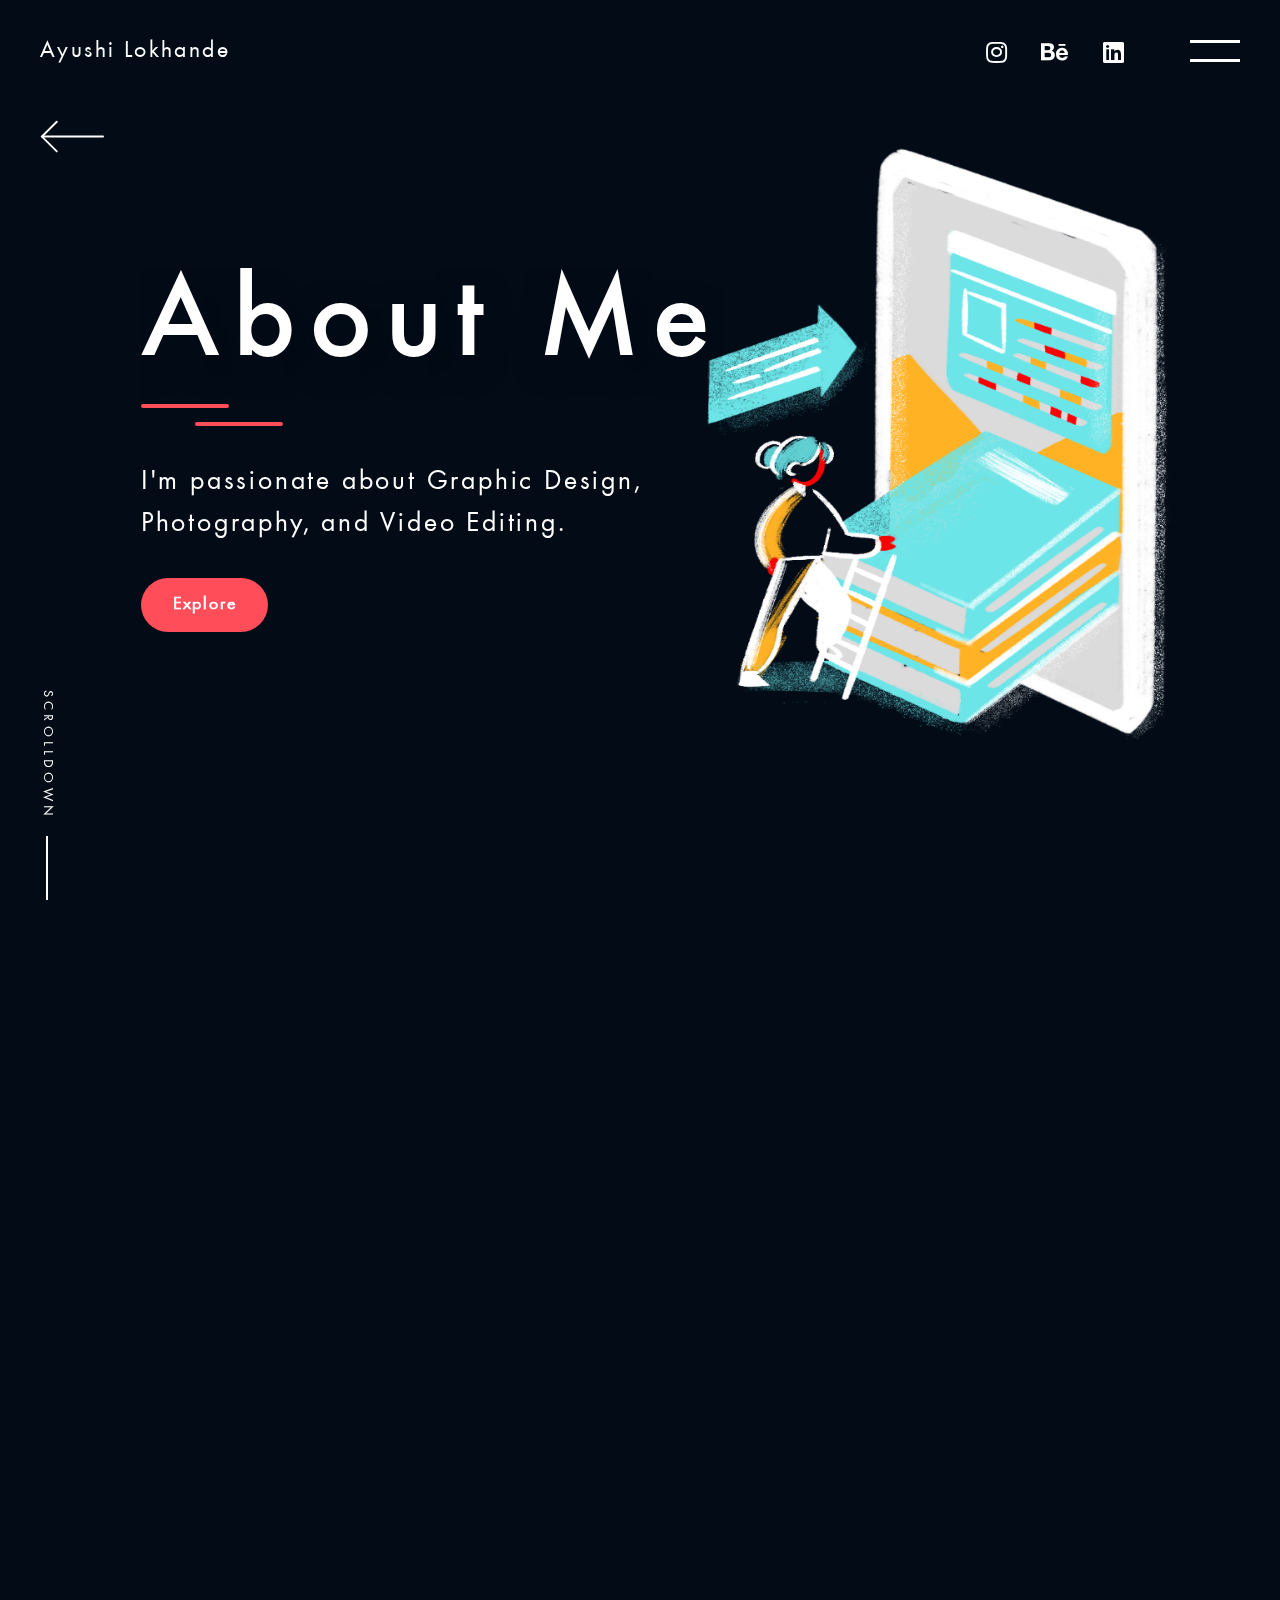
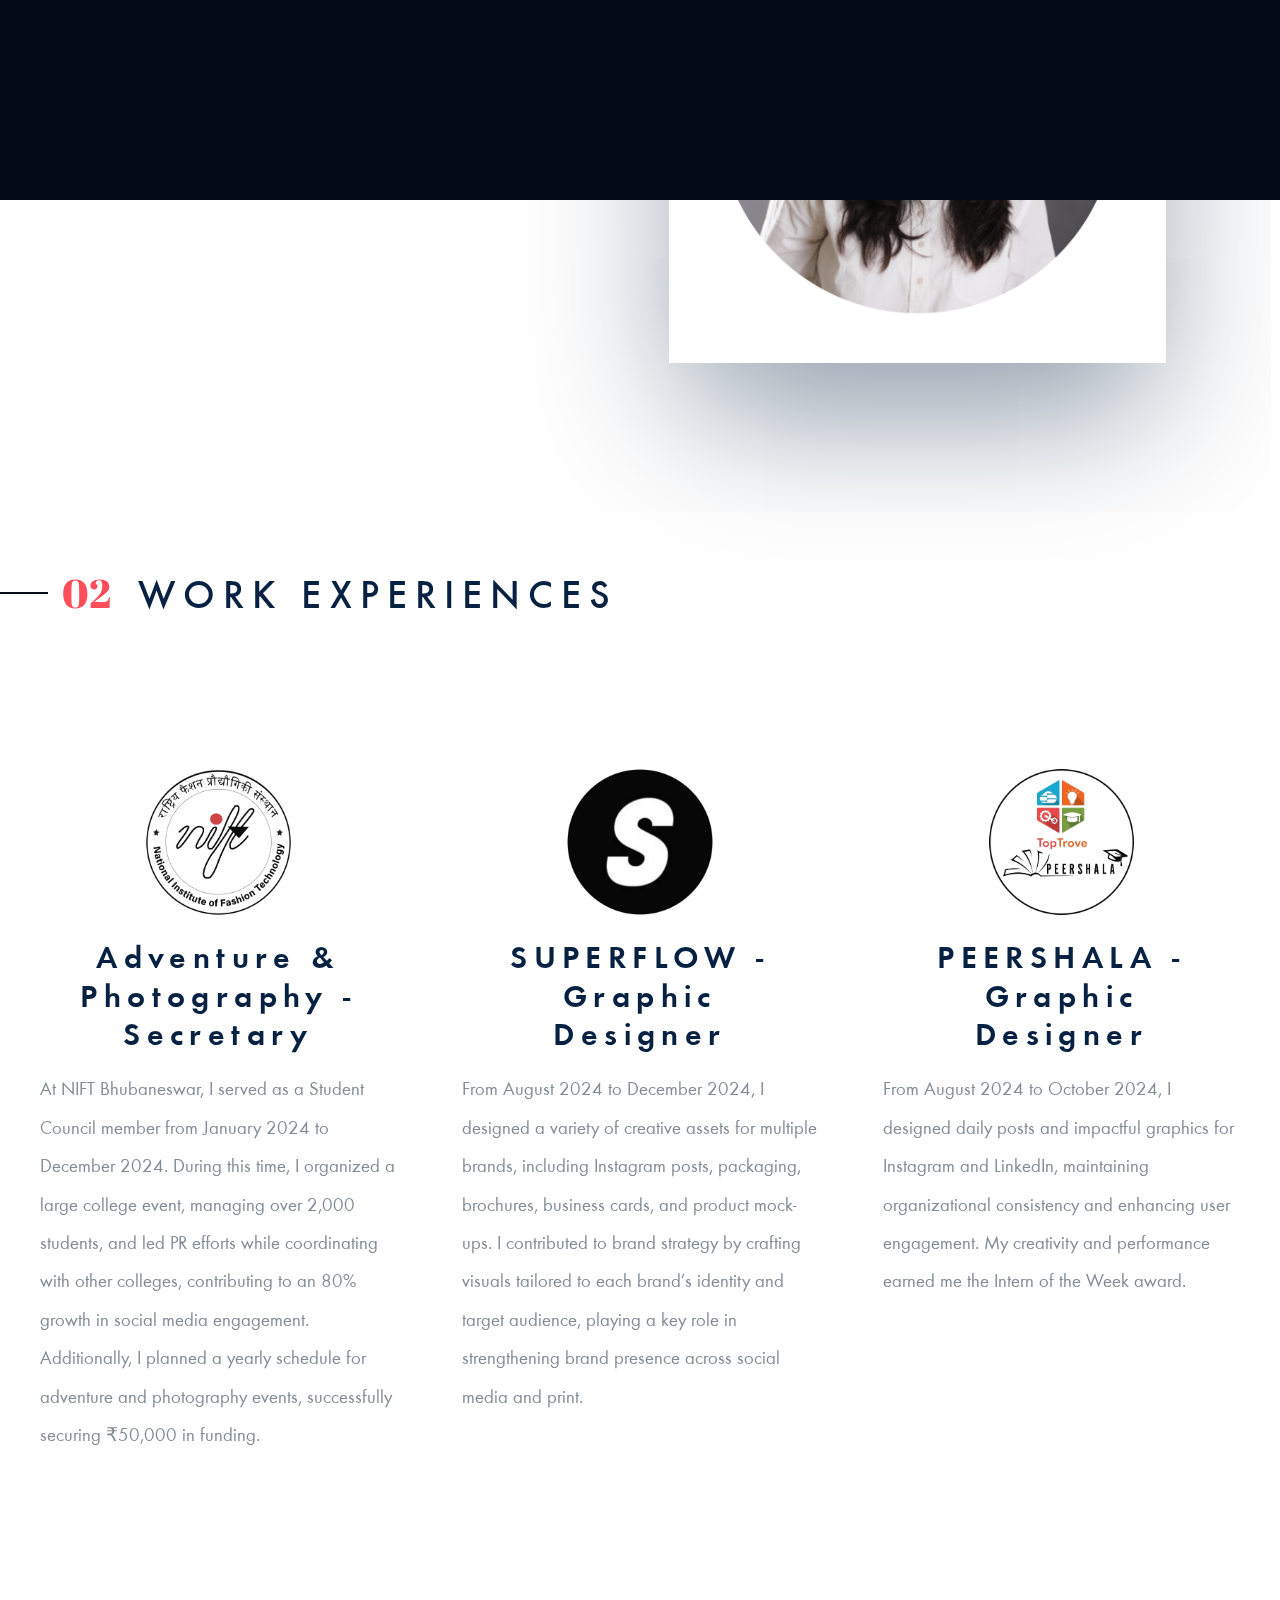
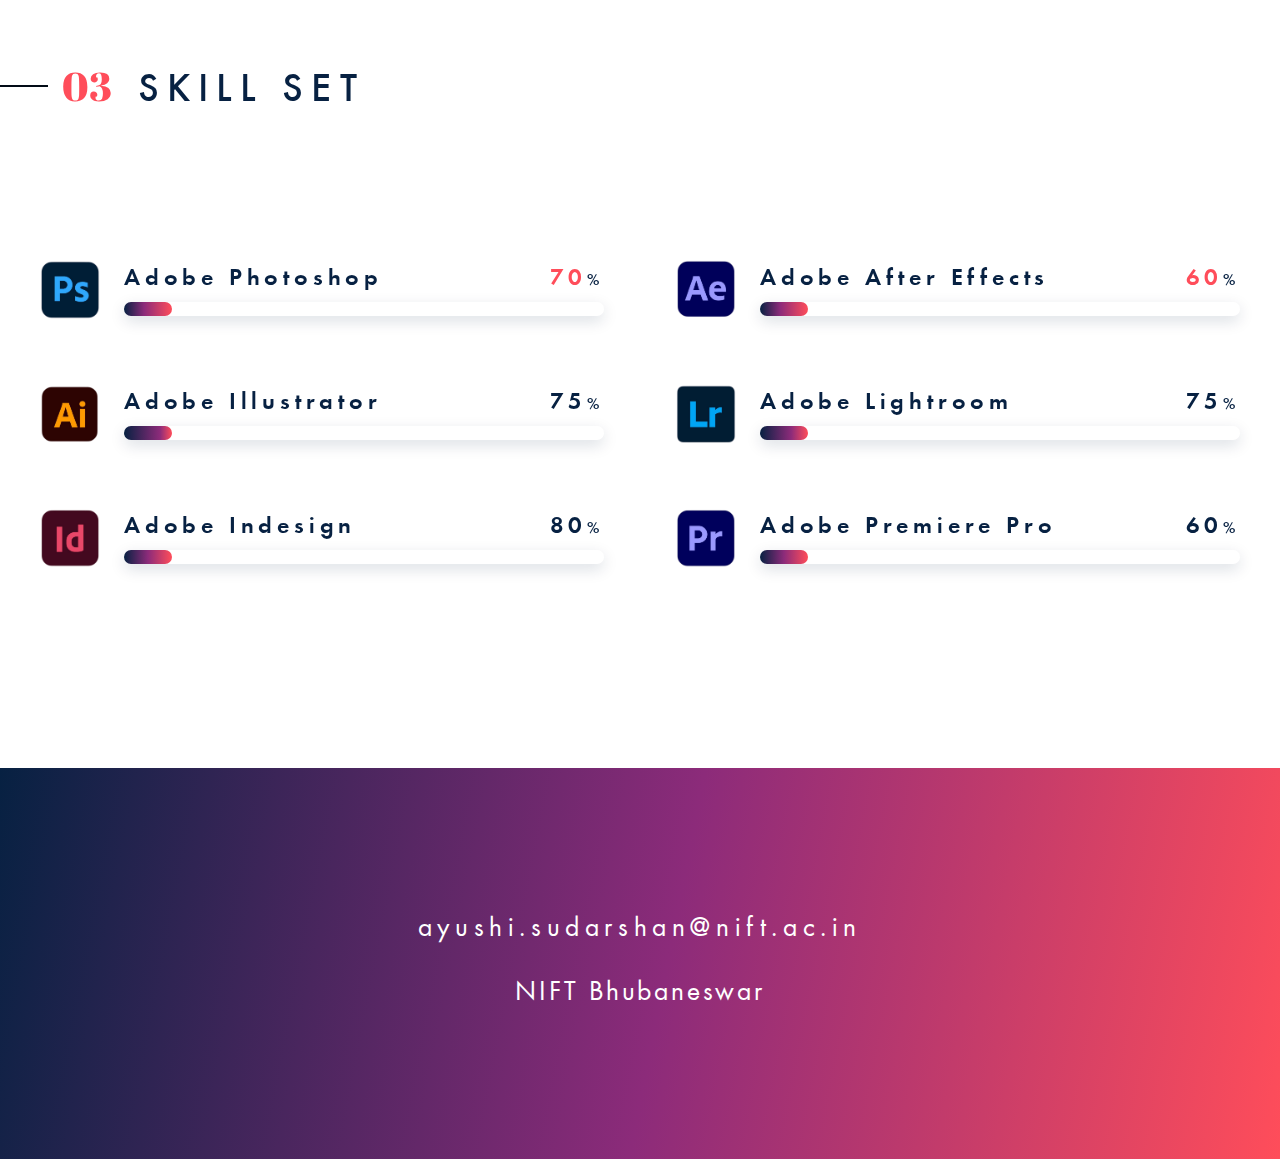
==== about.html @ b532607b "add portfolio files" ====
<!DOCTYPE html>
<html lang="en" >

  <head>
    <meta charset = "UTF-8">
    <meta name = "viewport" content = "width=device-width, initial-scale=1.0">
    <meta http-equiv = "X-UA-Compatible" content = "ie=edge">
    <meta property = "og:type" content = "website">
    <meta property = "og:description" content = "Ayushi website / Visual Creator / NIFT Undergraduate">
    <meta property = "og:image" content = "images/ogp.png">
    <meta name = "twitter:card" content = "summary_large_image">
    <meta name = "instagram:site" content = "@shutterbug_ayushi">
    <meta property = "og:site_name" content = "Ayushi PORTFOLIO">
    <meta property = "og:locale" content = "en_US">
    <link rel = "stylesheet" href = "css/css1.css">
    <link rel = "stylesheet" href = "css/css2.css">
    <link rel = "stylesheet" href = "https://use.fontawesome.com/releases/v5.0.6/css/all.css">
    <link rel = "stylesheet" href = "https://fonts.googleapis.com/css?family=Abril+Fatface">
    <link rel = "shortcut icon" href = "#">
    <link rel = "apple-touch-icon" href = "./apple-touch-icon.png">
    <link rel="icon" href="images/icon.ico" />
    <meta property = "og:title" content = "Ayushi PORTFOLIO">
    <title> Ayushi Lokhande </title> 
    <!-- Global site tag (gtag.js) - Google Analytics -->
    
  </head>


  <body>
    <header><a class="name" href="index.html">Ayushi Lokhande</a>
      <div class="wrap">
       <div class="icons">
        <a href="https://www.instagram.com/shutterbug_ayushi?igsh=MWZha2FrNjBmOTk0Zw%3D%3D&utm_source=qr" target="_blank"><i class="fab fa-instagram"></i></a>
        <a href="https://www.behance.net/ayushilokhande1" target="_blank"><i class="fab fa-behance"></i></a>
        <a href="https://www.linkedin.com/in/ayushi-lokhande-009100279/" target="_blank"><i class="fab fa-linkedin"></i></a>
        </div>
        <div class="menuIcon js-menuBtn"></div>
      </div>
      <nav class="global-nav">
        <ul class="global-nav__list">
          <li><a href="index.html">HOME</a></li>
          <li><a href="about.html">ABOUT ME</a></li>
          <li><a href="https://www.behance.net/ayushilokhande1">PROJECTS</a></li>
          <li><a class="js-contact" href="contact.html">CONTACT</a></li>
          <li class="global-nav__sns">
            <a href="https://www.instagram.com/shutterbug_ayushi?igsh=MWZha2FrNjBmOTk0Zw%3D%3D&utm_source=qr" target="_blank"><i class="fab fa-instagram"></i></a>
            <a href="https://www.behance.net/ayushilokhande1" target="_blank"><i class="fab fa-behance"></i></a>
            <a href="https://www.linkedin.com/in/ayushi-lokhande-009100279/" target="_blank"><i class="fab fa-linkedin"></i></a>
          </li>
        </ul>
      </nav>
      <div class="curtain"></div>
      <div class="loader"></div>
    </header>
    <main id="barba-wrapper">
      <div class="barba-container" data-namespace="underlayer">
        <div class="page-top">
          <div class="page-top__inner"><a class="back-arrow" href="./index.html#about"><svg xmlns="http://www.w3.org/2000/svg" width="100%" height="34" viewBox="0 0 67 34"><g fill="none" fill-rule="evenodd" stroke="#FFF" stroke-linecap="round" transform="translate(2 1)"><path stroke-width="2" d="M0,15.5533333 L64,15.5533333"/><polyline stroke-width="2" points="15.556 0 0 15.556 15.556 31.111"/></g></svg></a>
            <p class="scrollDown">SCROLLDOWN</p>
            <div class="title">
              <h2 class="title__text">About Me</h2>
              <div class="border js-toRight"><span></span><span></span></div>
              <p class="title__lead">I'm passionate about Graphic Design,<br>Photography, and Video Editing.</p>
              <div class="btn-wrap"><a class="btn" href="index.html">Explore</a></div>
            </div>
            <div class="image image__about"></div>
            <div class="image__about"></div>
          </div>
        </div>
        <section class="wrapper">
          <div class="who container">
            <div class="text text--top">
              <p class="heading-num">01</p>
              <div class="text__wrap text__wrap--top content">
                <h2 class="heading heading--top">MEET</h2>
                <div class="who__wrap">
                  <div class="who__name">
                    <h3 class="who__jp">AYUSHI LOKHANDE</h3>
                  </div>
                  <p class="who__text" style="font-size:1.3em;">
                    I am completing my Bachelor's degree at NIFT Bhubaneswar and seeking industry experience to apply my creative and analytical skills. Proficient in Adobe Creative Suite, I specialize in user-friendly design, typography, and color theory. I am eager to create impactful work and explore new opportunities. </p>
                  <div class="who__image"><img src="images/photo.png" alt="SACHIN CHOPRA"></div>
                </div>
              </div>
            </div>
          </div>
          <div class="passion container">
            <div class="text">
              <p class="heading-num">02</p>
              <div class="text__wrap content">
                <h2 class="heading">WORK EXPERIENCES</h2>
              </div>
            </div>
            <div class="content content--mlarge">
              <ul class="passion__list">
                <li class="passion__item">
                  <div class="passion__image"><img src="images/3.png" alt="CODING"></div>
                  <h3 class="sub-title"> Adventure & <br> Photography - <br> Secretary </h3>
                  <p class="passion__text" style="font-size:1.2em;">At NIFT Bhubaneswar, I served as a Student Council member from January 2024 to December 2024. During this time, I organized a large college event, managing over 2,000 students, and led PR efforts while coordinating with other colleges, contributing to an 80% growth in social media engagement. Additionally, I planned a yearly schedule for adventure and photography events, successfully securing ₹50,000 in funding.</p>
                </li>
                <li class="passion__item">
                  <div class="passion__image"><img src="images/4.png" alt="MUSIC"></div>
                  <h3 class="sub-title"> SUPERFLOW - <br> Graphic <br> Designer </h3>
                  <p class="passion__text" style="font-size:1.2em;">From August 2024 to December 2024, I designed a variety of creative assets for multiple brands, including Instagram posts, packaging, brochures, business cards, and product mock-ups. I contributed to brand strategy by crafting visuals tailored to each brand’s identity and target audience, playing a key role in strengthening brand presence across social media and print.</p>
                </li>
                <li class="passion__item">
                  <div class="passion__image"><img src="images/2.png" alt="SLEEPING"></div>
                  <h3 class="sub-title"> PEERSHALA - <br> Graphic <br> Designer </h3>
                  <p class="passion__text" style="font-size:1.2em;">From August 2024 to October 2024, I designed daily posts and impactful graphics for Instagram and LinkedIn, maintaining organizational consistency and enhancing user engagement. My creativity and performance earned me the Intern of the Week award.</p>
                </li>
              </ul>
            </div>
          </div>
          <div class="skill-set container">
            <div class="text">
              <p class="heading-num">03</p>
              <div class="text__wrap content">
                <h2 class="heading">SKILL SET</h2>
              </div>
            </div>
            <div class="content content--mlarge skill-set__flex">
              <ul class="skill-set__list">
                <li class="skill-set__item">
                  <div class="skill-set__icon"><img src="images/logo6 (2).png" alt="JS"></div>
                  <div class="skill-set__detail">
                    <div class="skill-set__meta">
                      <div class="skill-set__name">
                        <h4 class="small-title small-title--skill">Adobe Photoshop</h4>
                      </div>
                      <p class="small-title small-title--skill skill-set__high">70<span class="skill-set__ratio">%</span></p>
                    </div>
                    <div class="skill-set__bar p90 js-scroll"></div>
                  </div>
                </li>
                <li class="skill-set__item">
                  <div class="skill-set__icon"><img src="images/logo6 (3).png" alt="Python"></div>
                  <div class="skill-set__detail">
                    <div class="skill-set__meta">
                      <div class="skill-set__name">
                        <h4 class="small-title small-title--skill">Adobe Illustrator</h4>
                      </div>
                      <p class="small-title small-title--skill">75<span class="skill-set__ratio">%</span></p>
                    </div>
                    <div class="skill-set__bar p60 js-scroll"></div>
                  </div>
                </li>
               
                <li class="skill-set__item">
                  <div class="skill-set__icon"><img src="images/logo6 (5).png" alt="Python"></div>
                  <div class="skill-set__detail">
                    <div class="skill-set__meta">
                      <div class="skill-set__name">
                        <h4 class="small-title small-title--skill">Adobe Indesign</h4>
                      </div>
                      <p class="small-title small-title--skill">80<span class="skill-set__ratio">%</span></p>
                    </div>
                    <div class="skill-set__bar p80 js-scroll"></div>
                </li>
              </ul>
              <ul class="skill-set__list">
                <li class="skill-set__item">
                  <div class="skill-set__icon"><img src="images/logo6 (4).png" alt="HTML/CSS"></div>
                  <div class="skill-set__detail">
                    <div class="skill-set__meta">
                      <div class="skill-set__name">
                        <h4 class="small-title small-title--skill">Adobe After Effects</h4>
                      </div>
                      <p class="small-title small-title--skill skill-set__high">60<span class="skill-set__ratio">%</span></p>
                    </div>
                    <div class="skill-set__bar p90 js-scroll"></div> 
                  </div>
                </li>
                <li class="skill-set__item">
                  <div class="skill-set__icon"><img src="images/logo6 (6).png" alt="C++"></div>
                  <div class="skill-set__detail">
                    <div class="skill-set__meta">
                      <div class="skill-set__name">
                        <h4 class="small-title small-title--skill">Adobe Lightroom</h4>
                      </div>
                      <p class="small-title small-title--skill">75<span class="skill-set__ratio">%</span></p>
                    </div>
                    <div class="skill-set__bar p70 js-scroll"></div>
                  </div>
                </li>
                <li class="skill-set__item">
                  <div class="skill-set__icon"><img src="images/logo6 (1).png" alt="Android"></div>
                  <div class="skill-set__detail">
                    <div class="skill-set__meta">
                      <div class="skill-set__name">
                        <h4 class="small-title small-title--skill">Adobe Premiere Pro</h4>
                      </div>
                      <p class="small-title small-title--skill">60<span class="skill-set__ratio">%</span></p>
                    </div>
                    <div class="skill-set__bar p80 js-scroll"></div>
                  </div>
                </li>
              </ul>
            </div>
          </div>
        </section>
        <footer class="footer">
            <a href="mailto:wnb10@iitbbs.ac.in">ayushi.sudarshan@nift.ac.in</a>
            <p class="title__lead">NIFT Bhubaneswar</p>   
        </footer>
      </div>
    </main>
    <script src="js/js1.js"></script>
    <script src="js/js2.js"></script>
    <script src="js/js3.js"></script>
    <script src="js/js4.js"></script>
    <script src="js/js5.js"></script>
    <script src="js/js6.js"></script>
  </body>
</html>
---- css/css1.css ----
/*!
 * https://github.com/alvarotrigo/fullPage.js
 * MIT licensed
 * Copyright (C) 2013 alvarotrigo.com - A project by Alvaro Trigo
 */

 html.fp-enabled,
.fp-enabled body {
    margin: 0;
    padding: 0;
    overflow:hidden;

    /*Avoid flicker on slides transitions for mobile phones #336 */
    -webkit-tap-highlight-color: rgba(0,0,0,0);
}

.fp-section {
    position: relative;
    -webkit-box-sizing: border-box; /* Safari<=5 Android<=3 */
    -moz-box-sizing: border-box; /* <=28 */
    box-sizing: border-box;
}

.fp-slide {
    float: left;
}

.fp-slide, .fp-slidesContainer {
    height: 100%;
    display: block;
}

.fp-slides {
    z-index:1;
    height: 100%;
    overflow: hidden;
    position: relative;
    -webkit-transition: all 0.3s ease-out; /* Safari<=6 Android<=4.3 */
    transition: all 0.3s ease-out;
}

.fp-section.fp-table, .fp-slide.fp-table {
    display: table;
    table-layout:fixed;
    width: 100%;
}

.fp-tableCell {
    display: table-cell;
    vertical-align: middle;
    width: 100%;
    height: 100%;
}

.fp-slidesContainer {
    float: left;
    position: relative;
}

.fp-controlArrow {
    -webkit-user-select: none; /* webkit (safari, chrome) browsers */
    -moz-user-select: none; /* mozilla browsers */
    -khtml-user-select: none; /* webkit (konqueror) browsers */
    -ms-user-select: none; /* IE10+ */
    position: absolute;
    z-index: 4;
    top: 50%;
    cursor: pointer;
    width: 0;
    height: 0;
    border-style: solid;
    margin-top: -38px;
    -webkit-transform: translate3d(0,0,0);
    -ms-transform: translate3d(0,0,0);
    transform: translate3d(0,0,0);
}

.fp-controlArrow.fp-prev {
    left: 15px;
    width: 0;
    border-width: 38.5px 34px 38.5px 0;
    border-color: transparent #fff transparent transparent;
}

.fp-controlArrow.fp-next {
    right: 15px;
    border-width: 38.5px 0 38.5px 34px;
    border-color: transparent transparent transparent #fff;
}

.fp-scrollable {
    overflow: hidden;
    position: relative;
}

.fp-scroller{
    overflow: hidden;
}

.iScrollIndicator{
    border: 0 !important;
}

.fp-notransition {
    -webkit-transition: none !important;
    transition: none !important;
}

#fp-nav {
    position: fixed;
    z-index: 100;
    margin-top: -32px;
    top: 50%;
    opacity: 1;
    -webkit-transform: translate3d(0,0,0);
}
#fp-nav.right {
    right: 17px;
}

.fp-slidesNav{
    position: absolute;
    z-index: 4;
    opacity: 1;
    -webkit-transform: translate3d(0,0,0);
    -ms-transform: translate3d(0,0,0);
    transform: translate3d(0,0,0);
    left: 0 !important;
    right: 0;
    margin: 0 auto !important;
}

.fp-slidesNav.bottom {
    bottom: 17px;
}

.fp-slidesNav.top {
    top: 17px;
}

#fp-nav ul,
.fp-slidesNav ul {
  margin: 0;
  padding: 0;
}

#fp-nav ul li,
.fp-slidesNav ul li {
    display: block;
    width: 14px;
    height: 13px;
    margin: 7px;
    position:relative;
}

.fp-slidesNav ul li {
    display: inline-block;
}

#fp-nav ul li a,
.fp-slidesNav ul li a {
    display: block;
    position: relative;
    z-index: 1;
    width: 100%;
    height: 100%;
    cursor: pointer;
    text-decoration: none;
}

#fp-nav ul li a.active span,
.fp-slidesNav ul li a.active span,
#fp-nav ul li:hover a.active span,
.fp-slidesNav ul li:hover a.active span{
    height: 12px;
    width: 12px;
    margin: -6px 0 0 -6px;
    border-radius: 100%;
 }

#fp-nav ul li a span,
.fp-slidesNav ul li a span {
    border-radius: 50%;
    position: absolute;
    z-index: 1;
    height: 4px;
    width: 4px;
    border: 0;
    background: #333;
    left: 50%;
    top: 50%;
    margin: -2px 0 0 -2px;
    -webkit-transition: all 0.1s ease-in-out;
    -moz-transition: all 0.1s ease-in-out;
    -o-transition: all 0.1s ease-in-out;
    transition: all 0.1s ease-in-out;
}

#fp-nav ul li:hover a span,
.fp-slidesNav ul li:hover a span{
    width: 10px;
    height: 10px;
    margin: -5px 0px 0px -5px;
}

#fp-nav ul li .fp-tooltip {
    position: absolute;
    top: -2px;
    color: #fff;
    font-size: 14px;
    font-family: arial, helvetica, sans-serif;
    white-space: nowrap;
    max-width: 220px;
    overflow: hidden;
    display: block;
    opacity: 0;
    width: 0;
    cursor: pointer;
}

#fp-nav ul li:hover .fp-tooltip,
#fp-nav.fp-show-active a.active + .fp-tooltip {
    -webkit-transition: opacity 0.2s ease-in;
    transition: opacity 0.2s ease-in;
    width: auto;
    opacity: 1;
}

#fp-nav ul li .fp-tooltip.right {
    right: 20px;
}

#fp-nav ul li .fp-tooltip.left {
    left: 20px;
}

.fp-auto-height.fp-section,
.fp-auto-height .fp-slide,
.fp-auto-height .fp-tableCell{
    height: auto !important;
}

.fp-responsive .fp-auto-height-responsive.fp-section,
.fp-responsive .fp-auto-height-responsive .fp-slide,
.fp-responsive .fp-auto-height-responsive .fp-tableCell {
    height: auto !important;
}
---- css/css2.css ----
@charset "UTF-8";
	a, abbr, acronym, address, applet, article, aside, audio, b, big, blockquote, body, canvas, caption, center, cite, code, dd, del, details, dfn, div, dl, dt, em, embed, fieldset, figcaption, figure, footer, form, h1, h2, h3, h4, h5, h6, header, hgroup, html, i, iframe, img, ins, kbd, label, legend, li, mark, menu, nav, object, ol, output, p, pre, q, ruby, s, samp, section, small, span, strike, strong, sub, summary, sup, table, tbody, td, tfoot, th, thead, time, tr, tt, u, ul, var, video {
	margin:0;
	padding:0;
	border:0;
	font-size:100%;
	font:inherit;
	vertical-align:baseline}
article, aside, details, figcaption, figure, footer, header, hgroup, menu, nav, section {
	display:block}
body {
	line-height:1}
ol, ul {
	list-style:none}
blockquote, q {
	quotes:none}
blockquote:after, blockquote:before, q:after, q:before {
	content:'';
	content:none}
table {
	border-collapse:collapse;
	border-spacing:0}
@font-face {
	font-family:"futura_m";
	src:url(fonts/Futura-Med.woff) format("eot"),  url(../fonts/Futura-Med.woff) format("woff")}
@font-face {
	font-family:"futura_r";
	src:url(fonts/Futura-Boo.woff) format("eot"),  url(../fonts/Futura-Boo.woff) format("woff")}
@font-face {
	font-family:"futura_b";
	src:url(fonts/Futura-Bol.woff) format("eot"),  url(../fonts/Futura-Bol.woff) format("woff")}
@font-face {
	font-family:"futura_de";
	src:url(fonts/Futura-Dem.woff) format("eot"),  url(../fonts/Futura-Dem.woff) format("woff")}
html {
	font-size:62.5%;
	-webkit-box-sizing:border-box;
	box-sizing:border-box;
	overflow-x:hidden}
@media screen and (max-width:420px) {
	html {
	font-size:3.125vw}
}
*, :after, :before {
	-webkit-box-sizing:border-box;
	box-sizing:border-box}
body {
	font-family:'futura_r', 'Helvetica Neue', 'Helvetica', 'Arial', 'Avenir', 'Hiragino Sans', 游ゴシック体,  'Yu Gothic',  YuGothic, 'ヒラギノ角ゴシック', 'メイリオ',  Meiryo, 'ＭＳ Ｐゴシック', 'MS PGothic',  sans-serif;
	font-size:1.6rem;
	-webkit-text-size-adjust:100%;
	-moz-text-size-adjust:100%;
	-ms-text-size-adjust:100%;
	text-size-adjust:100%;
	color:#828c96;
	overflow-x:hidden}
@media screen and (max-width:420px) {
	body {
	font-size:1.2rem}
}
textarea {
	font-family:'futura_r', 'Helvetica Neue', 'Helvetica', 'Arial', 'Avenir', 'Hiragino Sans', 游ゴシック体,  'Yu Gothic',  YuGothic, 'ヒラギノ角ゴシック', 'メイリオ',  Meiryo, 'ＭＳ Ｐゴシック', 'MS PGothic',  sans-serif}
h1, h2, h3, h4, h5, h6 {
	line-height:1.2}
p {
	line-height:2;
	word-wrap:break-word;
	white-space:normal}
dd, dt, li, pre, td, th {
	line-height:1.5}
li {
	list-style-type:none}
table {
	table-layout:fixed;
	border-collapse:separate;
	border-spacing:0;
	empty-cells:show;
	font:100%;
	font-size:inherit;
	word-wrap:break-word;
	word-break:break-all}
a {
	color:#072142;
	text-decoration:none}
a:hover {
	text-decoration:none}
.clearfix:after {
	content:"";
	display:block;
	clear:both}
.clearfix {
	overflow:hidden;
	zoom:1}
img {
	max-width:100%;
	height:auto;
	vertical-align:middle;
	width:100%}
.title {
	color:#fff;
	position:absolute;
	overflow:hidden;
	top:50%;
	-webkit-transform:translate3d(0,  -50%,  0);
	transform:translate3d(0,  -50%,  0);
	z-index:200;
	margin-left:11%}
@media screen and (max-width:800px) {
	.title {
	margin-left:40px}
}
@media screen and (max-width:420px) {
	.title {
	width:87.5%;
	margin:0 6.25%;
	top:auto;
	-webkit-transform:translate3d(0,  0,  0);
	transform:translate3d(0,  0,  0);
	bottom:8rem}
}
@media screen and (max-width:420px) {
	.title--top {
	margin:0 13%}
}
.title__text {
	font-size:12rem;
	line-height:1;
	letter-spacing:0.1em;
	margin-bottom:1.6rem;
	font-family:"futura_m";
	font-weight:normal;
	text-shadow:0 10px 30px rgba(2,  11,  22,  0.5)}
@media screen and (max-width:800px) {
	.title__text {
	font-size:7.6rem}
}
@media screen and (max-width:420px) {
	.title__text {
	font-size:3.8rem;
	margin-bottom:0.8rem;
	text-shadow:0 3px 10px rgba(2,  11,  22,  0.5)}
}
@media screen and (max-width:420px) {
	.title__text--top {
	font-size:5.4rem;
	text-shadow:0 10px 30px rgba(2,  11,  22,  0.5);
	margin-bottom:0.1rem}
}
.title .border {
	display:inline-block;
	margin-bottom:3.2rem}
@media screen and (max-width:420px) {
	.title .border {
	margin-bottom:0.8rem}
}
.title .border span {
	display:block;
	width:88px;
	height:4px;
	border-radius:5px;
	background:#ff4d5a}
.title .border span:first-child {
	margin-bottom:1.4rem}
@media screen and (max-width:420px) {
	.title .border span:first-child {
	margin-bottom:0.7rem}
}
@media screen and (max-width:800px) {
	.title .border span {
	width:70px}
}
@media screen and (max-width:420px) {
	.title .border span {
	width:44px;
	height:2px}
}
.title .border span:last-child {
	margin-left:54px}
@media screen and (max-width:800px) {
	.title .border span:last-child {
	margin-left:43px}
}
@media screen and (max-width:420px) {
	.title .border span:last-child {
	margin-left:27px}
}
.title__lead {
	color:#fff;
	font-size:2.8rem;
	line-height:1.5;
	letter-spacing:0.1em}
@media screen and (max-width:800px) {
	.title__lead {
	font-size:2.4rem;
	line-height:1.4}
}
@media screen and (max-width:420px) {
	.title__lead {
	font-size:1.2rem}
}
.title li {
	margin-bottom:1.6rem}
@media screen and (max-width:420px) {
	.title li {
	margin-bottom:0.8rem;
	line-height:1.1}
}
.title li:last-child {
	margin-bottom:0}
.title li:last-child a {
	margin-right:3.2rem}
@media screen and (max-width:420px) {
	.title li:last-child a {
	margin-right:1.6rem}
}
.title li:last-child a:last-child {
	margin-right:0}
.title li a {
	color:#fff;
	font-size:2.8rem;
	line-height:1.5;
	letter-spacing:0.1em;
	-webkit-transition:0.3s;
	-o-transition:0.3s;
	transition:0.3s}
@media screen and (max-width:800px) {
	.title li a {
	font-size:2.4rem;
	line-height:1.4}
}
@media screen and (max-width:420px) {
	.title li a {
	font-size:1.2rem}
}
.title li a:hover {
	opacity:0.5}
.btn {
	display:inline-block;
	font-size:1.8rem;
	color:#fff;
	background:#ff4d5a;
	line-height:1;
	font-weight:bold;
	padding:18px 32px;
	border-radius:50px;
	-webkit-transition:.3s;
	-o-transition:.3s;
	transition:.3s;
	letter-spacing:0.1em}
@media screen and (max-width:800px) {
	.btn {
	font-size:1.8rem;
	padding:13px 24px}
}
@media screen and (max-width:420px) {
	.btn {
	font-size:1.2rem}
}
.btn:hover {
	-webkit-transform:translate3d(0,  -5%,  0);
	transform:translate3d(0,  -5%,  0);
	opacity:1}
.btn-wrap {
	margin-top:3.2rem}
@media screen and (max-width:800px) {
	.btn-wrap {
	margin-top:1.6rem}
}
@media screen and (max-width:420px) {
	.btn-wrap {
	text-align:center;
	margin-top:0.8rem}
}
.scrollDown {
	position:fixed;
	font-size:1.4rem;
	bottom:80px;
	left:40px;
	line-height:1;
	letter-spacing:0.3em;
	-webkit-writing-mode:vertical-rl;
	-ms-writing-mode:tb-rl;
	writing-mode:vertical-rl;
	color:#fff;
	z-index:100}
.scrollDown:after {
	content:"";
	width:2px;
	height:64px;
	background:#fff;
	position:absolute;
	left:0;
	right:0;
	margin:auto;
	bottom:-80px}
@media screen and (max-width:420px) {
	.scrollDown:after {
	height:32px;
	bottom:-40px}
}
@media screen and (max-width:420px) {
	.scrollDown {
	left:auto;
	right:6.25%;
	font-size:1rem;
	bottom:40px}
}
.content {
	max-width:1200px;
	width:100%;
	margin:auto}
.content--mlarge {
	margin-top:14.4rem}
@media screen and (max-width:800px) {
	.content--mlarge {
	margin-top:7.2rem}
}
@media screen and (max-width:420px) {
	.content--mlarge {
	margin-top:4rem}
}
@media screen and (max-width:1250px) {
	.content {
	padding:0 10%}
}
.heading {
	font-size:4rem;
	color:#072142;
	letter-spacing:0.2em;
	font-family:"futura_m";
	margin-right:3.2rem;
	padding-top:1.2rem}
.heading--top {
	padding-top:0}
@media screen and (max-width:420px) {
	.heading--left {
	margin-left:auto}
}
@media screen and (max-width:800px) {
	.heading {
	padding-top:0;
	margin-right:0}
}
@media screen and (max-width:420px) {
	.heading {
	font-size:2.4rem;
	padding-top:0.2rem}
}
.heading-num {
	font-size:4rem;
	color:#ff4d5a;
	position:relative;
	padding-left:6.2rem;
	padding-right:3.2rem;
	font-family:"Abril Fatface";
	line-height:1.1}
.heading-num:after {
	content:"";
	width:4.8rem;
	height:2px;
	background:#020b16;
	position:absolute;
	top:0;
	bottom:0;
	left:0;
	margin:auto}
@media screen and (max-width:420px) {
	.heading-num:after {
	width:2.4rem}
}
@media screen and (max-width:420px) {
	.heading-num {
	padding-left:3.2rem;
	font-size:2.4rem}
}
.sub-title {
	font-size:3.2rem;
	margin-bottom:1.6rem;
	color:#072142;
	text-align:center;
	letter-spacing:0.2em;
	line-height:1.2;
	font-family:"futura_de";
	word-break:break-all}
@media screen and (max-width:420px) {
	.sub-title {
	font-size:1.6rem;
	margin-bottom:0.8rem}
}
.small-title {
	font-size:2.4rem;
	color:#072142;
	letter-spacing:0.2em;
	line-height:1.2;
	font-family:"futura_de"}
@media screen and (max-width:420px) {
	.small-title {
	font-size:2.1rem}
}
@media screen and (max-width:420px) {
	.small-title--skill {
	font-size:1.2rem}
}
.wrapper {
	margin-bottom:20rem;
	position:relative;
	z-index:200}
@media screen and (max-width:420px) {
	.wrapper {
	margin-bottom:12rem}
}
.back-arrow {
	position:fixed;
	top:120px;
	left:40px;
	display:block;
	width:64px;
	-webkit-transition:.5s;
	-o-transition:.5s;
	transition:.5s;
	overflow:hidden;
	color:#fff;
	z-index:300}
@media screen and (max-width:420px) {
	.back-arrow {
	width:32px;
	top:60px;
	left:6.25%}
}
.back-arrow:hover {
	-webkit-transform:translate3d(-15%,  0,  0);
	transform:translate3d(-15%,  0,  0)}
.back-arrow g {
	stroke:currentColor}
.back-arrow.js-color {
	color:#020b16}
.page-top {
	width:100%;
	height:100vh;
	position:relative;
	color:#fff;
	background:#020b16}
@media screen and (max-width:420px) {
	.page-top {
	display:block}
}
.page-top__inner {
	width:100%;
	height:100%;
	display:-webkit-box;
	display:-ms-flexbox;
	display:flex;
	-webkit-box-align:center;
	-ms-flex-align:center;
	align-items:center}
@media screen and (max-width:420px) {
	.page-top__inner {
	display:block;
	max-height:761px;
	position:relative}
}
.page-top .image {
	position:relative;
	width:60.677%;
	height:100vh;
	margin:0 0 0 auto;
	-webkit-box-shadow:none;
	box-shadow:none}
@media screen and (max-width:420px) {
	.page-top .image {
	width:100%;
	height:65.492%;
	top:auto}
}
.page-top .image__reile {
	background:url(../img/reile.jpg) no-repeat center;
	background-size:cover}
.page-top .image__about {
	background:url(../images/img.png) no-repeat center;
	background-size:cover	
}
.text {
	position:relative;
	display:-webkit-box;
	display:-ms-flexbox;
	display:flex;
	-webkit-box-align:center;
	-ms-flex-align:center;
	align-items:center;
	padding-left:138px;
	margin-top:14.4rem}
@media screen and (max-width:800px) {
	.text {
	-webkit-box-align:start;
	-ms-flex-align:start;
	align-items:flex-start;
	padding-left:0}
}
@media screen and (max-width:420px) {
	.text {
	margin-top:7.2rem}
}
.text--top {
	-webkit-box-align:start;
	-ms-flex-align:start;
	align-items:flex-start}
.text .heading-num {
	position:absolute;
	left:0}
.text__wrap {
	display:-webkit-box;
	display:-ms-flexbox;
	display:flex;
	-webkit-box-pack:justify;
	-ms-flex-pack:justify;
	justify-content:space-between;
	-webkit-box-align:center;
	-ms-flex-align:center;
	align-items:center;
	padding-right:10%;
	-webkit-box-sizing:content-box;
	box-sizing:content-box;
	max-width:1200px;
	width:100%;
	margin:auto}
.text__wrap--top {
	-webkit-box-align:start;
	-ms-flex-align:start;
	align-items:flex-start}
@media screen and (max-width:800px) {
	.text__wrap--top {
	-webkit-box-align:center;
	-ms-flex-align:center;
	align-items:center}
}
@media screen and (max-width:800px) {
	.text__wrap {
	-webkit-box-orient:vertical;
	-webkit-box-direction:normal;
	-ms-flex-direction:column;
	flex-direction:column;
	padding-left:10%}
}
.text__works {
	width:65.5%}
@media screen and (max-width:800px) {
	.text__works {
	width:100%;
	margin-top:7.2rem}
}
@media screen and (max-width:420px) {
	.text__works {
	margin-top:4rem}
}
.container {
	margin-top:20rem}
@media screen and (max-width:420px) {
	.container {
	margin-top:12rem}
}
.curtain {
	position:fixed;
	top:0;
	left:0;
	width:100%;
	height:100vh;
	background:#020b16;
	z-index:99999;
	-webkit-transform:translate3d(0,  100%,  0);
	transform:translate3d(0,  100%,  0)}
.loader {
	position:fixed;
	width:100%;
	height:100%;
	background:#020b16;
	top:0;
	left:0}
.loader.js-hidden {
	display:none}
header {
	position:fixed;
	top:0;
	left:0;
	width:100%;
	padding:40px 40px 0;
	color:#fff;
	display:-webkit-box;
	display:-ms-flexbox;
	display:flex;
	-webkit-box-pack:justify;
	-ms-flex-pack:justify;
	justify-content:space-between;
	z-index:1000}
@media screen and (max-width:420px) {
	header {
	padding:20px 6.25%}
}
header.js-color a {
	color:#020b16}
header.js-color .menuIcon:after, header.js-color .menuIcon:before {
	background:#020b16}
header a {
	color:#fff;
	-webkit-transition:0.3s;
	-o-transition:0.3s;
	transition:0.3s}
header a:hover {
	opacity:0.5}
header .name {
	font-size:2.4rem;
	letter-spacing:0.1em;
	position:relative;
	z-index:1000}
@media screen and (max-width:420px) {
	header .name {
	font-size:1.6rem}
}
header .wrap {
	display:-webkit-box;
	display:-ms-flexbox;
	display:flex;
	position:relative}
header .icons {
	display:-webkit-box;
	display:-ms-flexbox;
	display:flex;
	margin-right:6.4rem}
@media screen and (max-width:420px) {
	header .icons {
	display:none}
}
header .icons a {
	display:block;
	margin-right:3.2rem;
	font-size:2.4rem;
	letter-spacing:0.1em}
header .icons a:last-child {
	margin-right:0}
header .menuIcon {
	position:relative;
	width:50px;
	height:22px;
	cursor:pointer}
@media screen and (max-width:420px) {
	header .menuIcon {
	width:25px;
	height:15px}
}
header .menuIcon:after, header .menuIcon:before {
	content:"";
	width:100%;
	height:3px;
	background:#fff;
	position:absolute;
	right:0;
	-webkit-transition:0.4s cubic-bezier(0.785,  0.135,  0.15,  0.86);
	-o-transition:0.4s cubic-bezier(0.785,  0.135,  0.15,  0.86);
	transition:0.4s cubic-bezier(0.785,  0.135,  0.15,  0.86)}
header .menuIcon:after {
	top:0}
header .menuIcon:before {
	bottom:0}
header .menuIcon.js-menuOpen:after {
	top:50%;
	-webkit-transform:rotate(45deg) translate3d(0,  -50%,  0);
	transform:rotate(45deg) translate3d(0,  -50%,  0)}
header .menuIcon.js-menuOpen:before {
	bottom:50%;
	-webkit-transform:rotate(-45deg) translate3d(0,  50%,  0);
	transform:rotate(-45deg) translate3d(0,  50%,  0)}
header .global-nav {
	background-image:-webkit-gradient(linear,  left top,  right top,  from(#072142),  color-stop(42%,  #8c2b7a),  to(#ff4d5a));
	background-image:-webkit-linear-gradient(left,  #072142,  #8c2b7a 42%,  #ff4d5a);
	background-image:-o-linear-gradient(left,  #072142,  #8c2b7a 42%,  #ff4d5a);
	background-image:linear-gradient(to right,  #072142,  #8c2b7a 42%,  #ff4d5a);
	width:100%;
	height:100vh;
	position:fixed;
	top:0;
	left:0;
	display:-webkit-box;
	display:-ms-flexbox;
	display:flex;
	-webkit-box-pack:center;
	-ms-flex-pack:center;
	justify-content:center;
	-webkit-box-align:center;
	-ms-flex-align:center;
	align-items:center;
	-webkit-transition:0.4s cubic-bezier(0.785,  0.135,  0.15,  0.86);
	-o-transition:0.4s cubic-bezier(0.785,  0.135,  0.15,  0.86);
	transition:0.4s cubic-bezier(0.785,  0.135,  0.15,  0.86);
	-webkit-transform:translate3d(0,  -100%,  0);
	transform:translate3d(0,  -100%,  0);
	z-index:-100}
header .global-nav.js-open {
	-webkit-transform:translate3d(0,  0,  0);
	transform:translate3d(0,  0,  0)}
header .global-nav.js-open a {
	-webkit-transform:translate3d(0,  0,  0);
	transform:translate3d(0,  0,  0)}
header .global-nav__list {
	text-align:center}
header .global-nav__list li {
	margin-top:7.2rem;
	position:relative;
	padding:0 153px;
	overflow:hidden}
header .global-nav__list li:first-child {
	margin-top:0}
@media screen and (max-width:420px) {
	header .global-nav__list li {
	padding:0;
	margin-top:3.2rem}
}
header .global-nav__list a {
	display:inline-block;
	color:#fff;
	font-size:12rem;
	line-height:1;
	letter-spacing:0.1em;
	font-family:"futura_m";
	font-weight:normal;
	text-shadow:0 10px 30px rgba(2,  11,  22,  0.2);
	-webkit-transform:translate3d(0,  100%,  0);
	transform:translate3d(0,  100%,  0);
	-webkit-transition:0.4s cubic-bezier(0.785,  0.135,  0.15,  0.86) 0.3s;
	-o-transition:0.4s cubic-bezier(0.785,  0.135,  0.15,  0.86) 0.3s;
	transition:0.4s cubic-bezier(0.785,  0.135,  0.15,  0.86) 0.3s}
@media screen and (max-width:800px) {
	header .global-nav__list a {
	font-size:7.6rem}
}
@media screen and (max-width:420px) {
	header .global-nav__list a {
	font-size:3.8rem;
	text-shadow:0 3px 20px rgba(2,  11,  22,  0.2)}
}
header .global-nav__list a:after {
	content:"";
	width:0;
	height:10px;
	background:#fff;
	position:absolute;
	left:0;
	top:40%;
	-webkit-box-shadow:0 10px 30px rgba(2,  11,  22,  0.2);
	box-shadow:0 10px 30px rgba(2,  11,  22,  0.2);
	-webkit-transition:0.3s cubic-bezier(0.77,  0,  0.175,  1);
	-o-transition:0.3s cubic-bezier(0.77,  0,  0.175,  1);
	transition:0.3s cubic-bezier(0.77,  0,  0.175,  1)}
@media screen and (max-width:800px) {
	header .global-nav__list a:after {
	display:none}
}
header .global-nav__list a:hover {
	opacity:1}
header .global-nav__list a:hover:after {
	width:100%}
header .global-nav__sns {
	display:none}
@media screen and (max-width:420px) {
	header .global-nav__sns {
	display:block}
}
header .global-nav__sns a {
	font-size:1.8rem;
	margin-right:2.4rem;
	-webkit-transform:translate3d(0,  150%,  0);
	transform:translate3d(0,  150%,  0)}
header .global-nav__sns a:last-child {
	margin-right:0}
.background {
	width:100%;
	height:100vh;
	overflow:hidden}
.sky-color {
	position:fixed;
	width:100%;
	height:100vh;
	top:0;
	left:0;
	background-image:-webkit-gradient(linear,  left top,  left bottom,  from(#072142),  color-stop(#061c37),  color-stop(#07182b),  color-stop(#061220),  to(#020b16));
	background-image:-webkit-linear-gradient(top,  #072142,  #061c37,  #07182b,  #061220,  #020b16);
	background-image:-o-linear-gradient(top,  #072142,  #061c37,  #07182b,  #061220,  #020b16);
	background-image:linear-gradient(to bottom,  #072142,  #061c37,  #07182b,  #061220,  #020b16);
	z-index:-200}
.fullpage__slide {
	width:100%;
	height:100vh;
	display:-webkit-box;
	display:-ms-flexbox;
	display:flex;
	-webkit-box-align:center;
	-ms-flex-align:center;
	align-items:center;
	position:relative;
	color:#fff}
@media screen and (max-width:420px) {
	.fullpage__slide {
	display:block;
	height:100%;
	position:absolute;
	top:0;
	left:0;
	max-height:761px}
}
@media screen and (max-width:420px) {
	.fp-section-1 .fullpage__slide {
	height:100%;
	position:absolute;
	top:0;
	left:0;
	bottom:0;
	margin:auto;
	max-height:667px}
}
#fp-nav {
	margin:0;
	-webkit-transform:translate3d(0,  -50%,  0);
	transform:translate3d(0,  -50%,  0);
	width:40px;
	left:40px;
	overflow:hidden}
@media screen and (max-width:1250px) {
	#fp-nav {
	width:auto;
	top:auto;
	left:50%;
	bottom:32px;
	-webkit-transform:translate3d(-50%,  0,  0);
	transform:translate3d(-50%,  0,  0)}
}
@media screen and (max-width:420px) {
	#fp-nav {
	bottom:20px}
}
@media screen and (max-width:1250px) {
	#fp-nav ul {
	display:-webkit-box;
	display:-ms-flexbox;
	display:flex;
	-webkit-box-align:end;
	-ms-flex-align:end;
	align-items:flex-end}
}
#fp-nav ul li {
	height:3px;
	margin:0 0 40px}
@media screen and (max-width:1250px) {
	#fp-nav ul li {
	height:auto;
	margin:0 28px}
}
@media screen and (max-width:420px) {
	#fp-nav ul li {
	margin:0 12px}
}
#fp-nav ul li a {
	width:24px;
	height:100%;
	background:#fff;
	-webkit-transition:.3s;
	-o-transition:.3s;
	transition:.3s}
#fp-nav ul li a span {
	display:none}
@media screen and (max-width:1250px) {
	#fp-nav ul li a {
	width:3px;
	height:24px}
}
@media screen and (max-width:420px) {
	#fp-nav ul li a {
	width:2px;
	height:16px}
}
#fp-nav ul li:last-child {
	margin-bottom:0}
#fp-nav ul li .active {
	width:40px}
@media screen and (max-width:1250px) {
	#fp-nav ul li .active {
	width:3px;
	height:40px}
}
@media screen and (max-width:420px) {
	#fp-nav ul li .active {
	width:2px;
	height:32px}
}
.moon {
	position:absolute;
	top:0;
	bottom:0;
	left:29.427%;
	margin:auto;
	height:1385px;
	width:1385px;
	display:-webkit-box;
	display:-ms-flexbox;
	display:flex;
	-webkit-box-align:center;
	-ms-flex-align:center;
	align-items:center;
	-webkit-box-pack:center;
	-ms-flex-pack:center;
	justify-content:center}
@media screen and (max-width:800px) {
	.moon {
	width:100vw;
	height:100vw;
	left:23%}
}
@media screen and (max-width:420px) {
	.moon {
	width:165vw;
	height:165vw;
	left:50%;
	top:-10rem;
	bottom:auto;
	-webkit-transform:translate3d(-50%,  0,  0);
	transform:translate3d(-50%,  0,  0)}
}
.moon__back {
	z-index:-100}
.moon__front {
	z-index:200}
.moon__text {
	font-size:6.4rem;
	letter-spacing:0.1em;
	text-shadow:0 10px 15px rgba(2,  11,  22,  0.2);
	color:#ff4d5a;
	font-family:"futura_b"}
@media screen and (max-width:800px) {
	.moon__text {
	font-size:3.2rem}
}
@media screen and (max-width:420px) {
	.moon__text {
	font-size:2.4rem;
	text-shadow:0 4px 6px rgba(2,  11,  22,  0.2)}
}
.moon__text-wrap {
	position:absolute;
	left:-15.5963%;
	top:50%;
	-webkit-transform:translate3d(0,  -50%,  0);
	transform:translate3d(0,  -50%,  0)}
.moon__img {
	position:relative;
	width:39.350180505%;
	height:39.350180505%}
.cloud {
	position:absolute}
.cloud--front1 {
	top:20.55045%;
	right:-49.357798%;
	width:88.44%}
.cloud--front2 {
	bottom:-18.53211%;
	right:-28.6238532%;
	width:87.155%}
.cloud--front3 {
	bottom:-5.137614678%;
	left:-49.357798%;
	width:87.155%}
.cloud--back1 {
	top:-22.38532%;
	right:-7.706422%;
	width:69.724%}
.cloud--back2 {
	top:-5.504587%;
	left:-38.715596%;
	width:87.155%}
.image {
	display:block;
	position:relative;
	width:53.125%;
	height:74.81%;
	margin:0 8% 0 auto;
	-webkit-box-shadow:0 80px 140px -40px rgba(0,  0,  0,  0.6);
	box-shadow:0 80px 140px -40px rgba(0,  0,  0,  0.6)}
@media screen and (max-width:800px) {
	.image {
	margin-right:40px}
}
@media screen and (max-width:420px) {
	.image {
	width:80%;
	height:55.633%;
	margin:0 10%;
	top:9.859%}
}
.image__over {
	width:100%;
	height:100%;
	overflow:hidden;
	position:relative}
.image__cover {
	position:absolute;
	width:100%;
	height:100%;
	top:0;
	right:0;
	background:#ff4d5a;
	-webkit-transform:translate3d(100%,  0,  0);
	transform:translate3d(100%,  0,  0)}
.image__cover:last-child {
	background:#072142}
.image--projects {
	background:url(../images/15.png) no-repeat center;
	background-size:cover}
.image--about {
	background:url(../images/17.png);
	background-size:cover}
.image--contact {
	background:url(../images/16.png) no-repeat center;
	background-size:cover}
.image .page-num {
	position:absolute;
	overflow-y:hidden;
	right:-7.5490%;
	bottom:12.3762%;
	font-size:15rem;
	color:#fff;
	font-family:"Abril Fatface";
	z-index:200}
@media screen and (max-width:800px) {
	.image .page-num {
	font-size:7.5rem;
	right:-5%}
}
@media screen and (max-width:420px) {
	.image .page-num {
	display:none}
}
.image .page-num p {
	line-height:1.1;
	text-shadow:0 10px 30px rgba(2,  11,  22,  0.5)}
@media screen and (max-width:420px) {
	.image .page-num p {
	text-shadow:0 3px 10px rgba(2,  11,  22,  0.5)}
}
.moonlight {
	position:absolute;
	top:0;
	bottom:0;
	left:29.427%;
	margin:auto;
	height:1385px;
	width:1385px;
	z-index:-100}
@media screen and (max-width:800px) {
	.moonlight {
	width:100vw;
	height:100vw;
	left:23%}
}
@media screen and (max-width:420px) {
	.moonlight {
	width:165vw;
	height:165vw;
	left:50%;
	top:-10rem;
	bottom:auto;
	-webkit-transform:translate3d(-50%,  0,  0);
	transform:translate3d(-50%,  0,  0)}
}
.moonlight__wrap {
	width:100%;
	height:100%}
.moonlight__img {
	background:url(../images/moonlight.svg) no-repeat;
	background-size:100%}
.moon-background {
	position:fixed;
	top:0;
	left:0;
	width:100%;
	height:100vh;
	z-index:-100}
@media screen and (max-width:420px) {
	.moon-background {
	height:100%;
	bottom:0;
	margin:auto;
	max-height:667px}
}
.star {
	width:1300px;
	height:100vh;
	position:fixed;
	top:0;
	left:29.427%;
	z-index:-100}
@media screen and (max-width:800px) {
	.star {
	width:100vw;
	left:23%}
}
@media screen and (max-width:420px) {
	.star {
	left:0}
}
.star__img {
	width:100%;
	height:100%;
	display:-webkit-box;
	display:-ms-flexbox;
	display:flex;
	-webkit-box-align:center;
	-ms-flex-align:center;
	align-items:center}
@media screen and (max-width:420px) {
	.star__img {
	display:block}
}
@media screen and (max-width:420px) {
	.star__img img {
	-webkit-transform:translate3d(0%,  39%,  0) scale(1.5);
	transform:translate3d(0%,  39%,  0) scale(1.5)}
}
.layer {
	width:100%;
	height:100%}
.fp-tableCell {
	position:relative}
.meta {
	padding-top:7.2rem;
	position:relative}
.meta__back {
	width:100%;
	height:70rem;
	background:#f2f4f5;
	position:absolute;
	top:0;
	left:0;
	z-index:-100}
@media screen and (max-width:800px) {
	.meta__back {
	height:54rem}
}
@media screen and (max-width:420px) {
	.meta__back {
	height:45rem}
}
.meta__text-wrap {
	padding:0 8.58333% 0}
@media screen and (max-width:420px) {
	.meta__text-wrap {
	padding:0 7.5% 0}
}
.meta__text {
	display:-webkit-box;
	display:-ms-flexbox;
	display:flex;
	margin-bottom:7.2rem}
@media screen and (max-width:420px) {
	.meta__text {
	-webkit-box-orient:vertical;
	-webkit-box-direction:normal;
	-ms-flex-direction:column;
	flex-direction:column}
}
.meta__text li {
	margin-right:6.4rem}
@media screen and (max-width:420px) {
	.meta__text li {
	margin-right:0;
	margin-bottom:1.6rem}
}
.meta__text li:last-child {
	margin-right:0}
@media screen and (max-width:420px) {
	.meta__text li:last-child {
	margin-bottom:0}
}
.meta__text .small-title {
	margin-bottom:0.8rem}
@media screen and (max-width:420px) {
	.meta__text .small-title {
	margin-bottom:0.4rem}
}
.big-image {
	width:100%;
	height:116rem;
	background:url(images/Perspective.jpg) no-repeat center;
	background-size:cover;
	margin-top:14.4rem}
@media screen and (max-width:420px) {
	.big-image {
	margin-top:7.2rem;
	height:50rem}
}
.kamp {
	background:#f2f4f5;
	padding-top:20rem;
	margin-top:14.4rem}
@media screen and (max-width:420px) {
	.kamp {
	padding-top:7.2rem;
	margin-top:7.2rem}
}
.kamp ul {
	width:76.666%;
	margin:0 auto;
	display:-webkit-box;
	display:-ms-flexbox;
	display:flex;
	-webkit-box-pack:justify;
	-ms-flex-pack:justify;
	justify-content:space-between}
.kamp li {
	width:47.5543%}
.back-btn-wrap {
	text-align:center}
.back-btn {
	display:inline-block;
	font-size:3.2rem;
	color:#020b16;
	letter-spacing:0.2em;
	position:relative;
	-webkit-transition:0.5s;
	-o-transition:0.5s;
	transition:0.5s;
	-webkit-transform:translate3d(44px,  0,  0);
	transform:translate3d(44px,  0,  0)}
@media screen and (max-width:420px) {
	.back-btn {
	font-size:1.6rem;
	-webkit-transform:translate3d(22px,  0,  0);
	transform:translate3d(22px,  0,  0)}
}
.back-btn:after {
	content:"";
	width:64px;
	height:2px;
	background:#020b16;
	position:absolute;
	top:0;
	bottom:0;
	left:-88px;
	margin:auto;
	-webkit-transition:0.5s;
	-o-transition:0.5s;
	transition:0.5s}
@media screen and (max-width:420px) {
	.back-btn:after {
	width:32px;
	left:-44px}
}
.back-btn:before {
	content:"";
	width:24px;
	height:1px;
	background:#020b16;
	position:absolute;
	top:0;
	bottom:0;
	left:-88px;
	margin:auto;
	-webkit-transition:0.5s;
	-o-transition:0.5s;
	transition:0.5s}
@media screen and (max-width:800px) {
	.back-btn:before {
	width:12px;
	left:-44px;
	-webkit-transform:rotate(-45deg) translate3d(4px,  -4px,  0);
	transform:rotate(-45deg) translate3d(4px,  -4px,  0);
	display:none}
}
.back-btn:hover {
	-webkit-transform:translate3d(0,  0,  0);
	transform:translate3d(0,  0,  0)}
.back-btn:hover:after {
	width:80px;
	left:-112px}
.back-btn:hover:before {
	left:-112px;
	-webkit-transform:rotate(-45deg) translate3d(2px,  -8px,  0);
	transform:rotate(-45deg) translate3d(2px,  -8px,  0)}
.who__wrap {
	width:48.333%}
@media screen and (max-width:800px) {
	.who__wrap {
	width:100%;
	margin-top:7.2rem}
}
@media screen and (max-width:420px) {
	.who__wrap {
	margin-top:4rem}
}
.who__name {
	color:#072142;
	margin-bottom:2.4rem}
@media screen and (max-width:420px) {
	.who__name {
	margin-bottom:1.6rem}
}
.who__jp {
	font-size:2.4rem;
	letter-spacing:0.3em;
	font-weight:bold;
	margin-bottom:0.4rem}
@media screen and (max-width:420px) {
	.who__jp {
	font-size:1.3rem}
}
.who__en {
	font-size:1.8rem;
	letter-spacing:0.2em;
	font-family:"futura_de";
	line-height:1.3}
@media screen and (max-width:420px) {
	.who__en {
	font-size:1rem}
}
.who__text {
	margin-bottom:6.4rem}
@media screen and (max-width:420px) {
	.who__text {
	margin-bottom:3.2rem}
}
.who__image {
	-webkit-box-shadow:0px 63px 154px -20px rgba(7,  33,  66,  0.5);
	box-shadow:0px 63px 154px -20px rgba(7,  33,  66,  0.5)}
@media screen and (max-width:420px) {
	.who__image {
	-webkit-box-shadow:0px 33px 84px -20px rgba(7,  33,  66,  0.5);
	box-shadow:0px 33px 84px -20px rgba(7,  33,  66,  0.5)}
}
.passion__list {
	display:-webkit-box;
	display:-ms-flexbox;
	display:flex;
	-ms-flex-wrap:wrap;
	flex-wrap:wrap;
	-webkit-box-pack:justify;
	-ms-flex-pack:justify;
	justify-content:space-between}
@media screen and (max-width:800px) {
	.passion__list {
	-webkit-box-orient:vertical;
	-webkit-box-direction:normal;
	-ms-flex-direction:column;
	flex-direction:column;
	-webkit-box-pack:start;
	-ms-flex-pack:start;
	justify-content:flex-start}
}
.passion__item {
	width:29.75%}
@media screen and (max-width:800px) {
	.passion__item {
	width:100%;
	margin-top:6.4rem}
.passion__item:first-child {
	margin-top:0}
}
@media screen and (max-width:420px) {
	.passion__item {
	margin-top:3.2rem}
}
.passion__image {
	width:42.016%;
	margin:0 auto 2.4rem}
@media screen and (max-width:800px) {
	.passion__image {
	width:24.429%}
}
@media screen and (max-width:420px) {
	.passion__image {
	margin-bottom:1.6rem}
}
.skill-set__flex {
	display:-webkit-box;
	display:-ms-flexbox;
	display:flex;
	-ms-flex-wrap:wrap;
	flex-wrap:wrap;
	-webkit-box-pack:justify;
	-ms-flex-pack:justify;
	justify-content:space-between}
@media screen and (max-width:800px) {
	.skill-set__flex {
	-webkit-box-orient:vertical;
	-webkit-box-direction:normal;
	-ms-flex-direction:column;
	flex-direction:column;
	-webkit-box-pack:start;
	-ms-flex-pack:start;
	justify-content:flex-start}
}
.skill-set__list {
	width:47%}
@media screen and (max-width:800px) {
	.skill-set__list {
	width:100%}
.skill-set__list:last-child {
	margin-top:7.2rem}
}
.skill-set__item {
	margin-top:6.4rem;
	display:-webkit-box;
	display:-ms-flexbox;
	display:flex;
	-webkit-box-pack:justify;
	-ms-flex-pack:justify;
	justify-content:space-between;
	-webkit-box-align:center;
	-ms-flex-align:center;
	align-items:center}
.skill-set__item:first-child {
	margin-top:0}
@media screen and (max-width:420px) {
	.skill-set__item {
	margin-top:3.2rem}
}
.skill-set__icon {
	width:10.6382%;
	-ms-flex-item-align:center;
	align-self:center}
.skill-set__detail {
	width:85.1063%}
.skill-set__meta {
	margin-bottom:0.8rem;
	display:-webkit-box;
	display:-ms-flexbox;
	display:flex;
	-webkit-box-pack:justify;
	-ms-flex-pack:justify;
	justify-content:space-between}
.skill-set__name {
	display:-webkit-box;
	display:-ms-flexbox;
	display:flex;
	-webkit-box-align:end;
	-ms-flex-align:end;
	align-items:flex-end}
.skill-set__year {
	font-size:1.4rem;
	line-height:1.2;
	color:#c0c5ca;
	margin-left:0.8rem;
	letter-spacing:0.2em}
@media screen and (max-width:420px) {
	.skill-set__year {
	font-size:1rem}
}
.skill-set__ratio {
	font-size:1.6rem;
	line-height:1.2;
	color:#072142}
@media screen and (max-width:420px) {
	.skill-set__ratio {
	font-size:1rem}
}
.skill-set__high {
	color:#ff4d5a}
.skill-set__bar {
	width:100%;
	height:1.4rem;
	background:#fff;
	position:relative;
	border-radius:10px;
	-webkit-box-shadow:0 5px 15px 0 rgba(7,  33,  66,  0.15);
	box-shadow:0 5px 15px 0 rgba(7,  33,  66,  0.15)}
@media screen and (max-width:420px) {
	.skill-set__bar {
	height:0.7rem}
}
.skill-set__bar:after {
	content:"";
	position:absolute;
	left:0;
	top:0;
	height:100%;
	border-radius:10px;
	width:10%}
.skill-set__bar.p90:after {
	background-image:-webkit-gradient(linear,  left top,  right top,  from(#072142),  color-stop(42%,  #8c2b7a),  to(#ff4d5a));
	background-image:-webkit-linear-gradient(left,  #072142,  #8c2b7a 42%,  #ff4d5a);
	background-image:-o-linear-gradient(left,  #072142,  #8c2b7a 42%,  #ff4d5a);
	background-image:linear-gradient(to right,  #072142,  #8c2b7a 42%,  #ff4d5a)}
.skill-set__bar.p90.in:after {
	-webkit-animation:ratio90 1.5s forwards;
	animation:ratio90 1.5s forwards}
.skill-set__bar.p80:after {
	background-image:-webkit-gradient(linear,  left top,  right top,  from(#072142),  color-stop(50%,  #8c2b7a),  to(#ff4d5a));
	background-image:-webkit-linear-gradient(left,  #072142,  #8c2b7a 50%,  #ff4d5a);
	background-image:-o-linear-gradient(left,  #072142,  #8c2b7a 50%,  #ff4d5a);
	background-image:linear-gradient(to right,  #072142,  #8c2b7a 50%,  #ff4d5a)}
.skill-set__bar.p80.in:after {
	-webkit-animation:ratio80 1.5s forwards;
	animation:ratio80 1.5s forwards}
.skill-set__bar.p70:after {
	background-image:-webkit-gradient(linear,  left top,  right top,  from(#072142),  color-stop(65%,  #8c2b7a),  to(#ff4d5a));
	background-image:-webkit-linear-gradient(left,  #072142,  #8c2b7a 65%,  #ff4d5a);
	background-image:-o-linear-gradient(left,  #072142,  #8c2b7a 65%,  #ff4d5a);
	background-image:linear-gradient(to right,  #072142,  #8c2b7a 65%,  #ff4d5a)}
.skill-set__bar.p70.in:after {
	-webkit-animation:ratio70 1.5s forwards;
	animation:ratio70 1.5s forwards}
.skill-set__bar.p60:after {
	background-image:-webkit-gradient(linear,  left top,  right top,  from(#072142),  color-stop(75%,  #8c2b7a),  to(#ff4d5a));
	background-image:-webkit-linear-gradient(left,  #072142,  #8c2b7a 75%,  #ff4d5a);
	background-image:-o-linear-gradient(left,  #072142,  #8c2b7a 75%,  #ff4d5a);
	background-image:linear-gradient(to right,  #072142,  #8c2b7a 75%,  #ff4d5a)}
.skill-set__bar.p60.in:after {
	-webkit-animation:ratio60 1.5s forwards;
	animation:ratio60 1.5s forwards}
.skill-set__bar.p50:after {
	background-image:-webkit-gradient(linear,  left top,  right top,  from(#072142),  color-stop(65%,  #8c2b7a));
	background-image:-webkit-linear-gradient(left,  #072142,  #8c2b7a 65%);
	background-image:-o-linear-gradient(left,  #072142,  #8c2b7a 65%);
	background-image:linear-gradient(to right,  #072142,  #8c2b7a 65%)}
.skill-set__bar.p50.in:after {
	-webkit-animation:ratio50 1.5s forwards;
	animation:ratio50 1.5s forwards}
.skill-set__bar.p40:after {
	background-image:-webkit-gradient(linear,  left top,  right top,  from(#072142),  color-stop(65%,  #8c2b7a));
	background-image:-webkit-linear-gradient(left,  #072142,  #8c2b7a 65%);
	background-image:-o-linear-gradient(left,  #072142,  #8c2b7a 65%);
	background-image:linear-gradient(to right,  #072142,  #8c2b7a 65%)}
.skill-set__bar.p40.in:after {
	-webkit-animation:ratio40 1.5s forwards;
	animation:ratio40 1.5s forwards}
.footer {
	width:100%;
	padding:14.4rem 0;
	text-align:center;
	background-image:-webkit-linear-gradient(349deg,  #072142,  #8c2b7a 52%,  #ff4d5a);
	background-image:-o-linear-gradient(349deg,  #072142,  #8c2b7a 52%,  #ff4d5a);
	background-image:linear-gradient(101deg,  #072142,  #8c2b7a 52%,  #ff4d5a);
	position:relative;
	z-index:100}
@media screen and (max-width:420px) {
	.footer {
	padding:7.2rem 0}
}
.footer a {
	display:block;
	font-size:2.8rem;
	line-height:1.3;
	color:#fff;
	letter-spacing:0.2em;
	-webkit-transition:.3s;
	-o-transition:.3s;
	transition:.3s}
@media screen and (max-width:420px) {
	.footer a {
	font-size:1.2rem}
}
.footer a:first-child {
	margin-bottom:2.4rem}
@media screen and (max-width:420px) {
	.footer a:first-child {
	margin-bottom:0.8rem}
}
.footer a:hover {
	opacity:0.5}
@-webkit-keyframes ratio90 {
	0% {
	width:10%}
to {
	width:90%}
}
@keyframes ratio90 {
	0% {
	width:10%}
to {
	width:90%}
}
@-webkit-keyframes ratio80 {
	0% {
	width:10%}
to {
	width:80%}
}
@keyframes ratio80 {
	0% {
	width:10%}
to {
	width:80%}
}
@-webkit-keyframes ratio70 {
	0% {
	width:10%}
to {
	width:70%}
}
@keyframes ratio70 {
	0% {
	width:10%}
to {
	width:70%}
}
@-webkit-keyframes ratio60 {
	0% {
	width:10%}
to {
	width:60%}
}
@keyframes ratio60 {
	0% {
	width:10%}
to {
	width:60%}
}
@-webkit-keyframes ratio50 {
	0% {
	width:10%}
to {
	width:50%}
}
@keyframes ratio50 {
	0% {
	width:10%}
to {
	width:50%}
}
@-webkit-keyframes ratio40 {
	0% {
	width:10%}
to {
	width:40%}
}
@keyframes ratio40 {
	0% {
	width:10%}
to {
	width:40%}
}
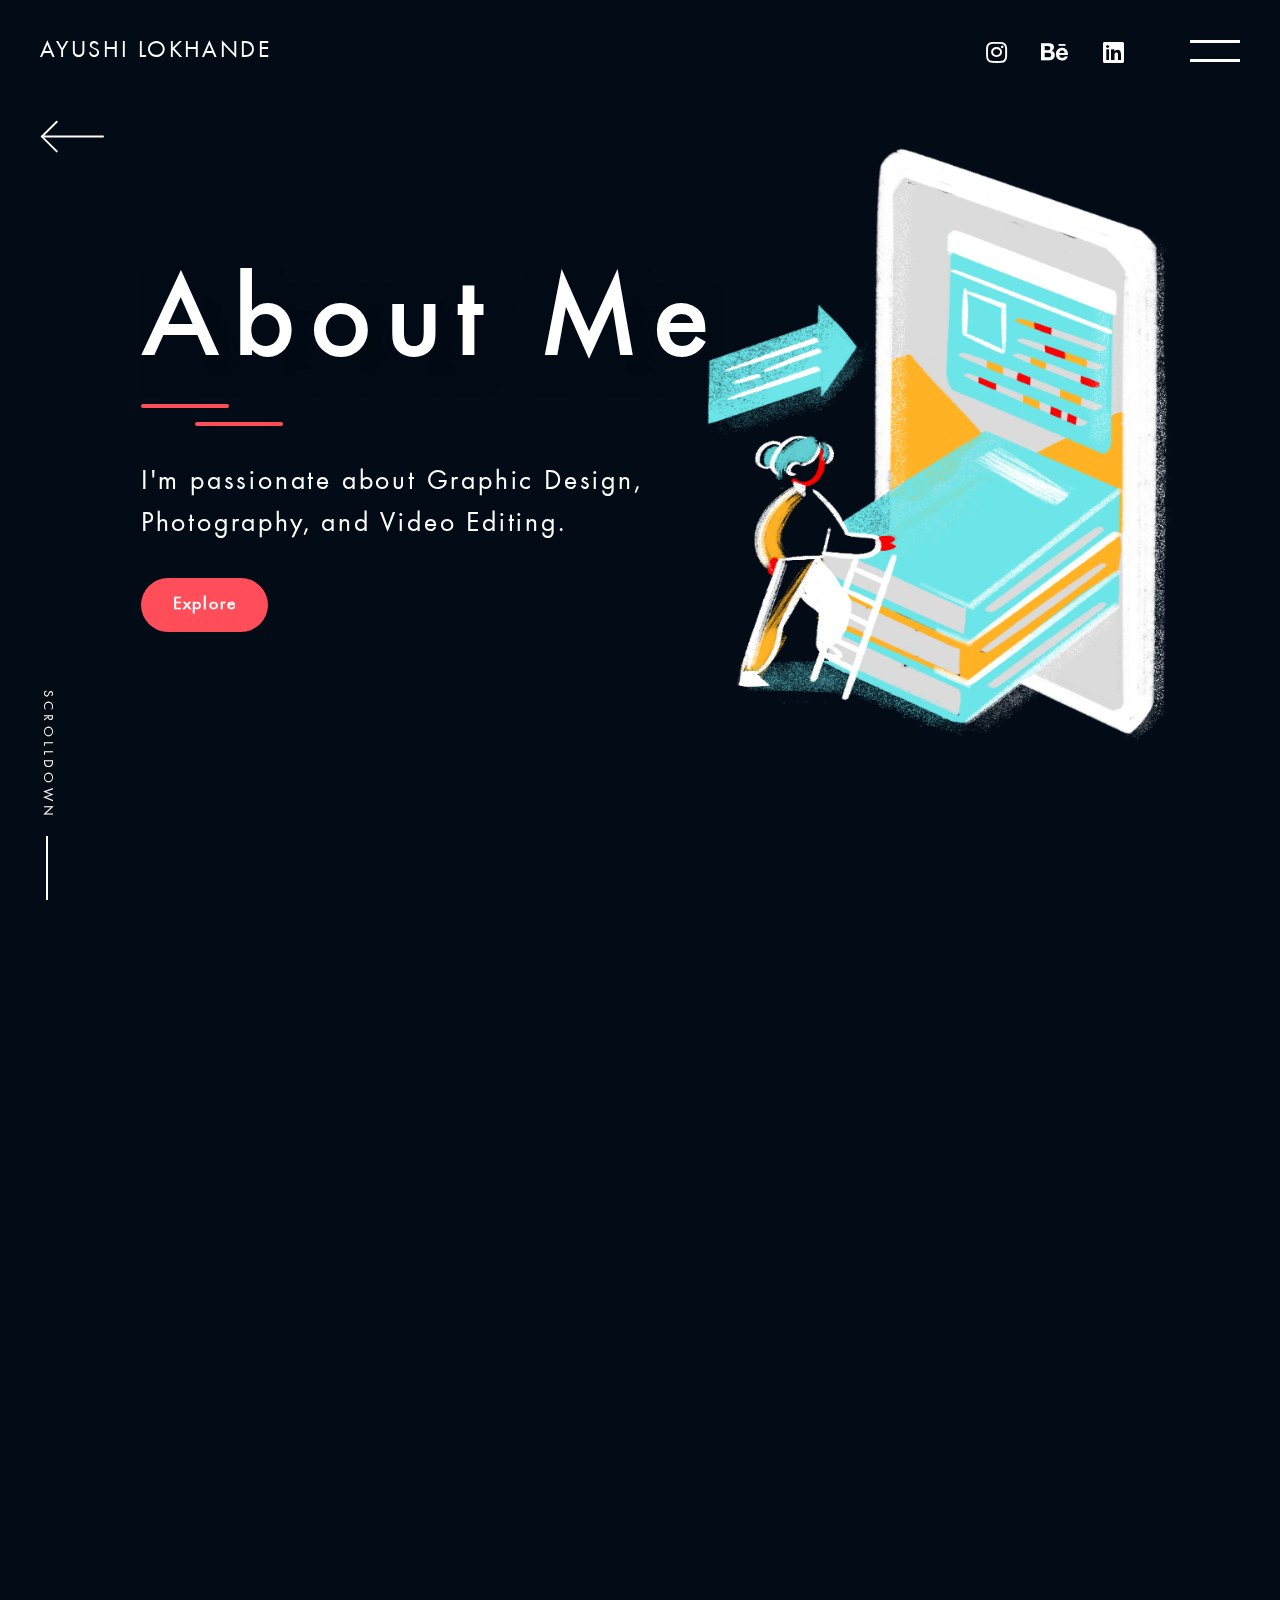
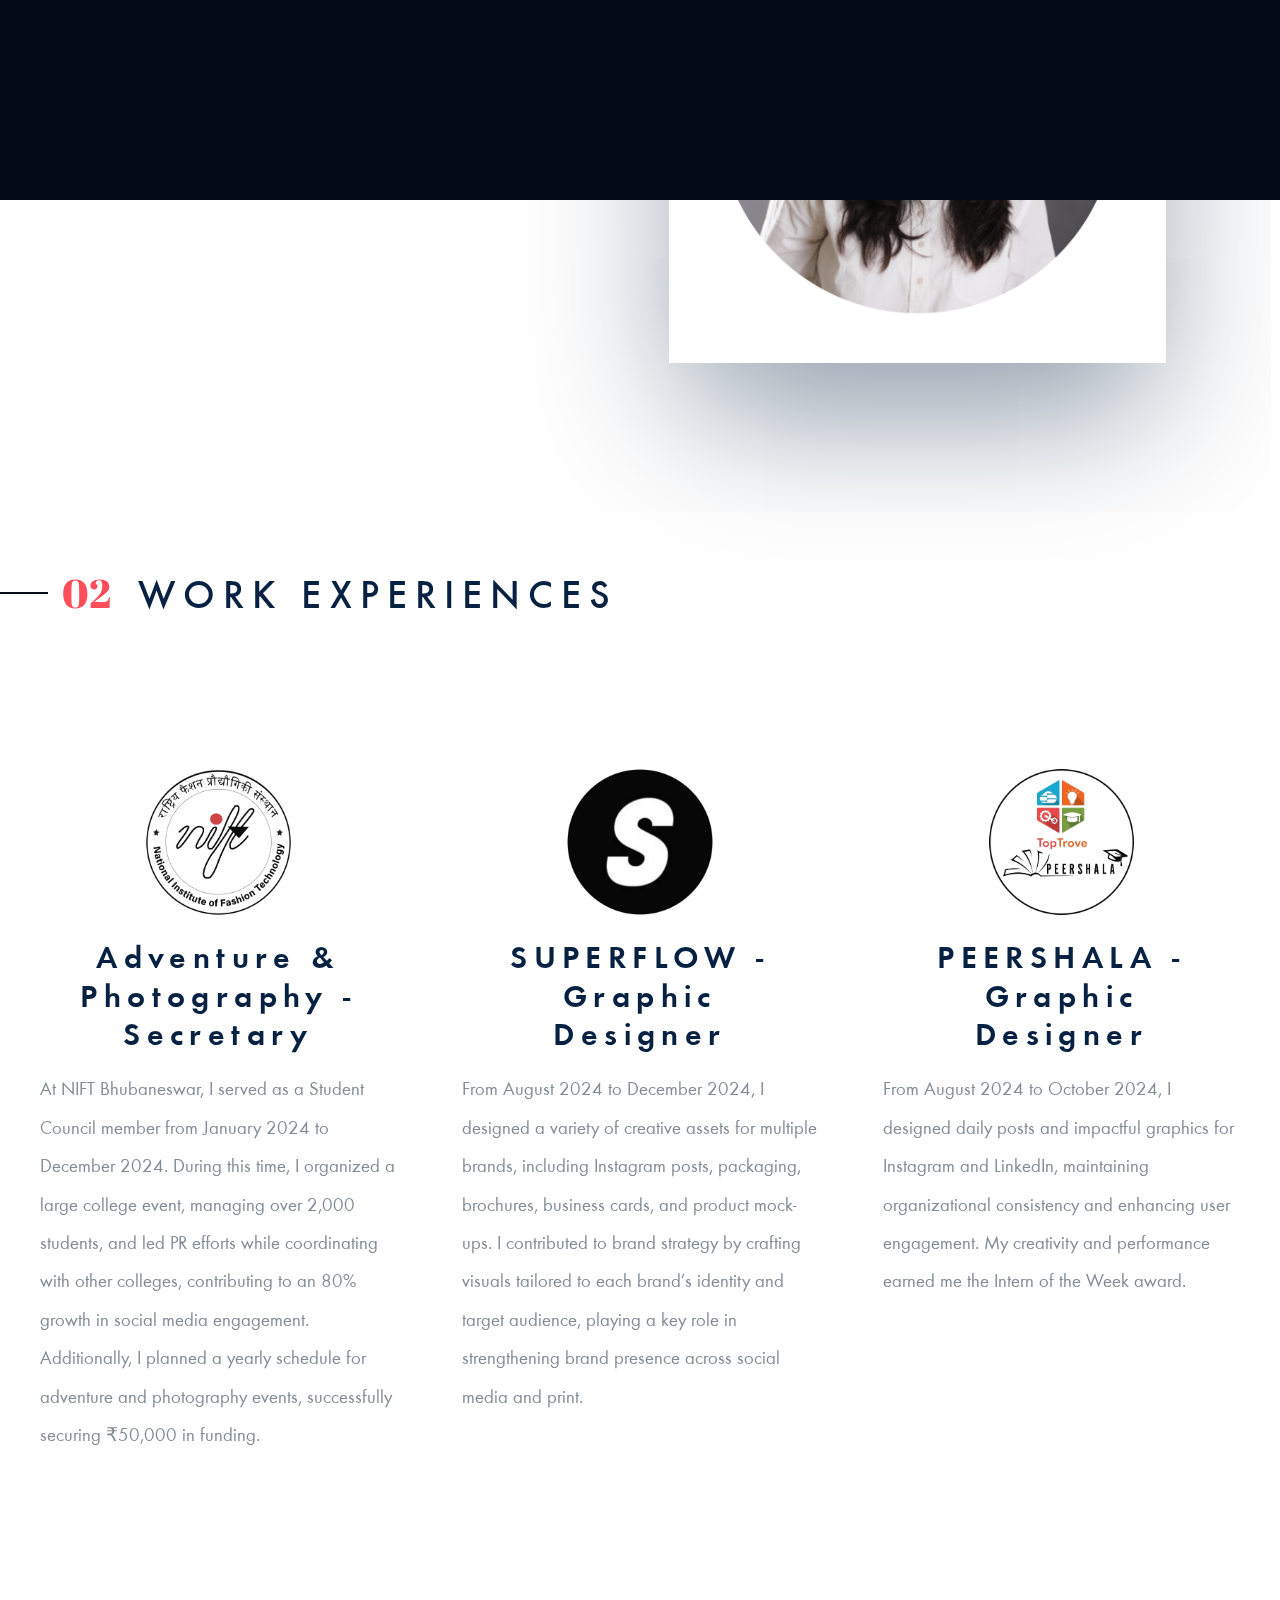
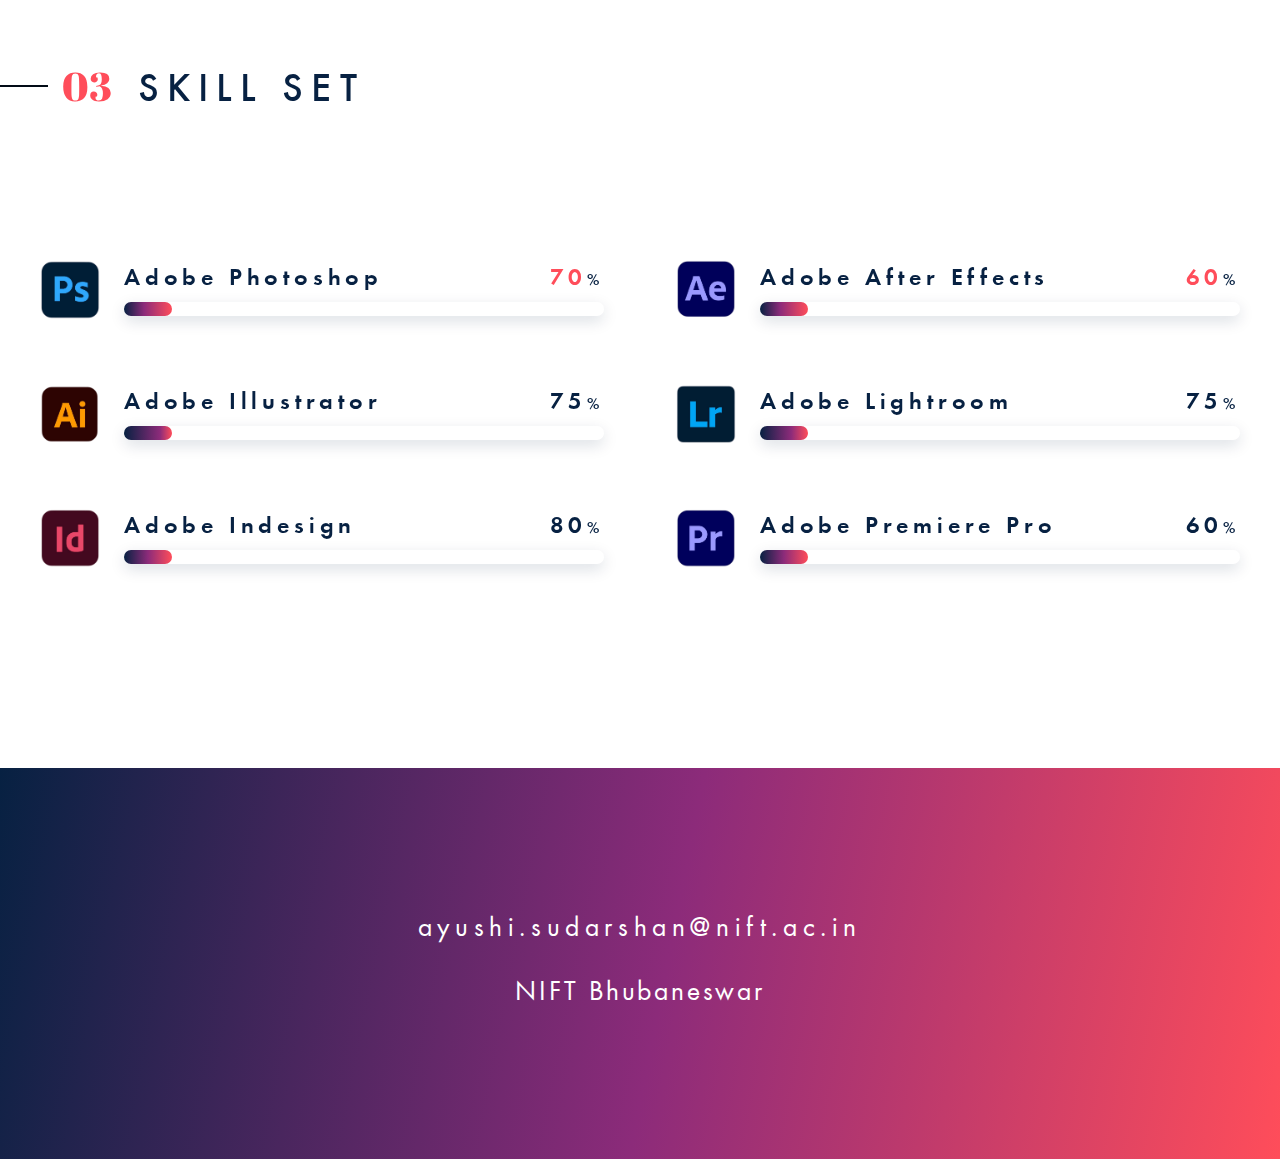
==== commit 99c992a4: "add this" ====
--- a/about.html
+++ b/about.html
@@ -1,215 +1,215 @@
-
-<!DOCTYPE html>
-<html lang="en" >
-
-  <head>
-    <meta charset = "UTF-8">
-    <meta name = "viewport" content = "width=device-width, initial-scale=1.0">
-    <meta http-equiv = "X-UA-Compatible" content = "ie=edge">
-    <meta property = "og:type" content = "website">
-    <meta property = "og:description" content = "Ayushi website / Visual Creator / NIFT Undergraduate">
-    <meta property = "og:image" content = "images/ogp.png">
-    <meta name = "twitter:card" content = "summary_large_image">
-    <meta name = "instagram:site" content = "@shutterbug_ayushi">
-    <meta property = "og:site_name" content = "Ayushi PORTFOLIO">
-    <meta property = "og:locale" content = "en_US">
-    <link rel = "stylesheet" href = "css/css1.css">
-    <link rel = "stylesheet" href = "css/css2.css">
-    <link rel = "stylesheet" href = "https://use.fontawesome.com/releases/v5.0.6/css/all.css">
-    <link rel = "stylesheet" href = "https://fonts.googleapis.com/css?family=Abril+Fatface">
-    <link rel = "shortcut icon" href = "#">
-    <link rel = "apple-touch-icon" href = "./apple-touch-icon.png">
-    <link rel="icon" href="images/icon.ico" />
-    <meta property = "og:title" content = "Ayushi PORTFOLIO">
-    <title> Ayushi Lokhande </title> 
-    <!-- Global site tag (gtag.js) - Google Analytics -->
-    
-  </head>
-
-
-  <body>
-    <header><a class="name" href="index.html">Ayushi Lokhande</a>
-      <div class="wrap">
-       <div class="icons">
-        <a href="https://www.instagram.com/shutterbug_ayushi?igsh=MWZha2FrNjBmOTk0Zw%3D%3D&utm_source=qr" target="_blank"><i class="fab fa-instagram"></i></a>
-        <a href="https://www.behance.net/ayushilokhande1" target="_blank"><i class="fab fa-behance"></i></a>
-        <a href="https://www.linkedin.com/in/ayushi-lokhande-009100279/" target="_blank"><i class="fab fa-linkedin"></i></a>
-        </div>
-        <div class="menuIcon js-menuBtn"></div>
-      </div>
-      <nav class="global-nav">
-        <ul class="global-nav__list">
-          <li><a href="index.html">HOME</a></li>
-          <li><a href="about.html">ABOUT ME</a></li>
-          <li><a href="https://www.behance.net/ayushilokhande1">PROJECTS</a></li>
-          <li><a class="js-contact" href="contact.html">CONTACT</a></li>
-          <li class="global-nav__sns">
-            <a href="https://www.instagram.com/shutterbug_ayushi?igsh=MWZha2FrNjBmOTk0Zw%3D%3D&utm_source=qr" target="_blank"><i class="fab fa-instagram"></i></a>
-            <a href="https://www.behance.net/ayushilokhande1" target="_blank"><i class="fab fa-behance"></i></a>
-            <a href="https://www.linkedin.com/in/ayushi-lokhande-009100279/" target="_blank"><i class="fab fa-linkedin"></i></a>
-          </li>
-        </ul>
-      </nav>
-      <div class="curtain"></div>
-      <div class="loader"></div>
-    </header>
-    <main id="barba-wrapper">
-      <div class="barba-container" data-namespace="underlayer">
-        <div class="page-top">
-          <div class="page-top__inner"><a class="back-arrow" href="./index.html#about"><svg xmlns="http://www.w3.org/2000/svg" width="100%" height="34" viewBox="0 0 67 34"><g fill="none" fill-rule="evenodd" stroke="#FFF" stroke-linecap="round" transform="translate(2 1)"><path stroke-width="2" d="M0,15.5533333 L64,15.5533333"/><polyline stroke-width="2" points="15.556 0 0 15.556 15.556 31.111"/></g></svg></a>
-            <p class="scrollDown">SCROLLDOWN</p>
-            <div class="title">
-              <h2 class="title__text">About Me</h2>
-              <div class="border js-toRight"><span></span><span></span></div>
-              <p class="title__lead">I'm passionate about Graphic Design,<br>Photography, and Video Editing.</p>
-              <div class="btn-wrap"><a class="btn" href="index.html">Explore</a></div>
-            </div>
-            <div class="image image__about"></div>
-            <div class="image__about"></div>
-          </div>
-        </div>
-        <section class="wrapper">
-          <div class="who container">
-            <div class="text text--top">
-              <p class="heading-num">01</p>
-              <div class="text__wrap text__wrap--top content">
-                <h2 class="heading heading--top">MEET</h2>
-                <div class="who__wrap">
-                  <div class="who__name">
-                    <h3 class="who__jp">AYUSHI LOKHANDE</h3>
-                  </div>
-                  <p class="who__text" style="font-size:1.3em;">
-                    I am completing my Bachelor's degree at NIFT Bhubaneswar and seeking industry experience to apply my creative and analytical skills. Proficient in Adobe Creative Suite, I specialize in user-friendly design, typography, and color theory. I am eager to create impactful work and explore new opportunities. </p>
-                  <div class="who__image"><img src="images/photo.png" alt="SACHIN CHOPRA"></div>
-                </div>
-              </div>
-            </div>
-          </div>
-          <div class="passion container">
-            <div class="text">
-              <p class="heading-num">02</p>
-              <div class="text__wrap content">
-                <h2 class="heading">WORK EXPERIENCES</h2>
-              </div>
-            </div>
-            <div class="content content--mlarge">
-              <ul class="passion__list">
-                <li class="passion__item">
-                  <div class="passion__image"><img src="images/3.png" alt="CODING"></div>
-                  <h3 class="sub-title"> Adventure & <br> Photography - <br> Secretary </h3>
-                  <p class="passion__text" style="font-size:1.2em;">At NIFT Bhubaneswar, I served as a Student Council member from January 2024 to December 2024. During this time, I organized a large college event, managing over 2,000 students, and led PR efforts while coordinating with other colleges, contributing to an 80% growth in social media engagement. Additionally, I planned a yearly schedule for adventure and photography events, successfully securing ₹50,000 in funding.</p>
-                </li>
-                <li class="passion__item">
-                  <div class="passion__image"><img src="images/4.png" alt="MUSIC"></div>
-                  <h3 class="sub-title"> SUPERFLOW - <br> Graphic <br> Designer </h3>
-                  <p class="passion__text" style="font-size:1.2em;">From August 2024 to December 2024, I designed a variety of creative assets for multiple brands, including Instagram posts, packaging, brochures, business cards, and product mock-ups. I contributed to brand strategy by crafting visuals tailored to each brand’s identity and target audience, playing a key role in strengthening brand presence across social media and print.</p>
-                </li>
-                <li class="passion__item">
-                  <div class="passion__image"><img src="images/2.png" alt="SLEEPING"></div>
-                  <h3 class="sub-title"> PEERSHALA - <br> Graphic <br> Designer </h3>
-                  <p class="passion__text" style="font-size:1.2em;">From August 2024 to October 2024, I designed daily posts and impactful graphics for Instagram and LinkedIn, maintaining organizational consistency and enhancing user engagement. My creativity and performance earned me the Intern of the Week award.</p>
-                </li>
-              </ul>
-            </div>
-          </div>
-          <div class="skill-set container">
-            <div class="text">
-              <p class="heading-num">03</p>
-              <div class="text__wrap content">
-                <h2 class="heading">SKILL SET</h2>
-              </div>
-            </div>
-            <div class="content content--mlarge skill-set__flex">
-              <ul class="skill-set__list">
-                <li class="skill-set__item">
-                  <div class="skill-set__icon"><img src="images/logo6 (2).png" alt="JS"></div>
-                  <div class="skill-set__detail">
-                    <div class="skill-set__meta">
-                      <div class="skill-set__name">
-                        <h4 class="small-title small-title--skill">Adobe Photoshop</h4>
-                      </div>
-                      <p class="small-title small-title--skill skill-set__high">70<span class="skill-set__ratio">%</span></p>
-                    </div>
-                    <div class="skill-set__bar p90 js-scroll"></div>
-                  </div>
-                </li>
-                <li class="skill-set__item">
-                  <div class="skill-set__icon"><img src="images/logo6 (3).png" alt="Python"></div>
-                  <div class="skill-set__detail">
-                    <div class="skill-set__meta">
-                      <div class="skill-set__name">
-                        <h4 class="small-title small-title--skill">Adobe Illustrator</h4>
-                      </div>
-                      <p class="small-title small-title--skill">75<span class="skill-set__ratio">%</span></p>
-                    </div>
-                    <div class="skill-set__bar p60 js-scroll"></div>
-                  </div>
-                </li>
-               
-                <li class="skill-set__item">
-                  <div class="skill-set__icon"><img src="images/logo6 (5).png" alt="Python"></div>
-                  <div class="skill-set__detail">
-                    <div class="skill-set__meta">
-                      <div class="skill-set__name">
-                        <h4 class="small-title small-title--skill">Adobe Indesign</h4>
-                      </div>
-                      <p class="small-title small-title--skill">80<span class="skill-set__ratio">%</span></p>
-                    </div>
-                    <div class="skill-set__bar p80 js-scroll"></div>
-                </li>
-              </ul>
-              <ul class="skill-set__list">
-                <li class="skill-set__item">
-                  <div class="skill-set__icon"><img src="images/logo6 (4).png" alt="HTML/CSS"></div>
-                  <div class="skill-set__detail">
-                    <div class="skill-set__meta">
-                      <div class="skill-set__name">
-                        <h4 class="small-title small-title--skill">Adobe After Effects</h4>
-                      </div>
-                      <p class="small-title small-title--skill skill-set__high">60<span class="skill-set__ratio">%</span></p>
-                    </div>
-                    <div class="skill-set__bar p90 js-scroll"></div> 
-                  </div>
-                </li>
-                <li class="skill-set__item">
-                  <div class="skill-set__icon"><img src="images/logo6 (6).png" alt="C++"></div>
-                  <div class="skill-set__detail">
-                    <div class="skill-set__meta">
-                      <div class="skill-set__name">
-                        <h4 class="small-title small-title--skill">Adobe Lightroom</h4>
-                      </div>
-                      <p class="small-title small-title--skill">75<span class="skill-set__ratio">%</span></p>
-                    </div>
-                    <div class="skill-set__bar p70 js-scroll"></div>
-                  </div>
-                </li>
-                <li class="skill-set__item">
-                  <div class="skill-set__icon"><img src="images/logo6 (1).png" alt="Android"></div>
-                  <div class="skill-set__detail">
-                    <div class="skill-set__meta">
-                      <div class="skill-set__name">
-                        <h4 class="small-title small-title--skill">Adobe Premiere Pro</h4>
-                      </div>
-                      <p class="small-title small-title--skill">60<span class="skill-set__ratio">%</span></p>
-                    </div>
-                    <div class="skill-set__bar p80 js-scroll"></div>
-                  </div>
-                </li>
-              </ul>
-            </div>
-          </div>
-        </section>
-        <footer class="footer">
-            <a href="mailto:wnb10@iitbbs.ac.in">ayushi.sudarshan@nift.ac.in</a>
-            <p class="title__lead">NIFT Bhubaneswar</p>   
-        </footer>
-      </div>
-    </main>
-    <script src="js/js1.js"></script>
-    <script src="js/js2.js"></script>
-    <script src="js/js3.js"></script>
-    <script src="js/js4.js"></script>
-    <script src="js/js5.js"></script>
-    <script src="js/js6.js"></script>
-  </body>
-</html>
+
+<!DOCTYPE html>
+<html lang="en" >
+
+  <head>
+    <meta charset = "UTF-8">
+    <meta name = "viewport" content = "width=device-width, initial-scale=1.0">
+    <meta http-equiv = "X-UA-Compatible" content = "ie=edge">
+    <meta property = "og:type" content = "website">
+    <meta property = "og:description" content = "Ayushi website / Visual Creator / NIFT Undergraduate">
+    <meta property = "og:image" content = "images/ogp.png">
+    <meta name = "twitter:card" content = "summary_large_image">
+    <meta name = "instagram:site" content = "@shutterbug_ayushi">
+    <meta property = "og:site_name" content = "Ayushi PORTFOLIO">
+    <meta property = "og:locale" content = "en_US">
+    <link rel = "stylesheet" href = "css/css1.css">
+    <link rel = "stylesheet" href = "css/css2.css">
+    <link rel = "stylesheet" href = "https://use.fontawesome.com/releases/v5.0.6/css/all.css">
+    <link rel = "stylesheet" href = "https://fonts.googleapis.com/css?family=Abril+Fatface">
+    <link rel = "shortcut icon" href = "#">
+    <link rel = "apple-touch-icon" href = "./apple-touch-icon.png">
+    <link rel="icon" href="images/photo.png" />
+    <meta property = "og:title" content = "AYUSHI PORTFOLIO">
+    <title> AYUSHI LOKHANDE </title> 
+    <!-- Global site tag (gtag.js) - Google Analytics -->
+    
+  </head>
+
+
+  <body>
+    <header><a class="name" href="index.html">AYUSHI LOKHANDE</a>
+      <div class="wrap">
+       <div class="icons">
+        <a href="https://www.instagram.com/shutterbug_ayushi?igsh=MWZha2FrNjBmOTk0Zw%3D%3D&utm_source=qr" target="_blank"><i class="fab fa-instagram"></i></a>
+        <a href="https://www.behance.net/ayushilokhande1" target="_blank"><i class="fab fa-behance"></i></a>
+        <a href="https://www.linkedin.com/in/ayushi-lokhande-009100279/" target="_blank"><i class="fab fa-linkedin"></i></a>
+        </div>
+        <div class="menuIcon js-menuBtn"></div>
+      </div>
+      <nav class="global-nav">
+        <ul class="global-nav__list">
+          <li><a href="index.html">HOME</a></li>
+          <li><a href="about.html">ABOUT ME</a></li>
+          <li><a href="https://www.behance.net/ayushilokhande1">PROJECTS</a></li>
+          <li><a class="js-contact" href="contact.html">CONTACT</a></li>
+          <li class="global-nav__sns">
+            <a href="https://www.instagram.com/shutterbug_ayushi?igsh=MWZha2FrNjBmOTk0Zw%3D%3D&utm_source=qr" target="_blank"><i class="fab fa-instagram"></i></a>
+            <a href="https://www.behance.net/ayushilokhande1" target="_blank"><i class="fab fa-behance"></i></a>
+            <a href="https://www.linkedin.com/in/ayushi-lokhande-009100279/" target="_blank"><i class="fab fa-linkedin"></i></a>
+          </li>
+        </ul>
+      </nav>
+      <div class="curtain"></div>
+      <div class="loader"></div>
+    </header>
+    <main id="barba-wrapper">
+      <div class="barba-container" data-namespace="underlayer">
+        <div class="page-top">
+          <div class="page-top__inner"><a class="back-arrow" href="./index.html#about"><svg xmlns="http://www.w3.org/2000/svg" width="100%" height="34" viewBox="0 0 67 34"><g fill="none" fill-rule="evenodd" stroke="#FFF" stroke-linecap="round" transform="translate(2 1)"><path stroke-width="2" d="M0,15.5533333 L64,15.5533333"/><polyline stroke-width="2" points="15.556 0 0 15.556 15.556 31.111"/></g></svg></a>
+            <p class="scrollDown">SCROLLDOWN</p>
+            <div class="title">
+              <h2 class="title__text">About Me</h2>
+              <div class="border js-toRight"><span></span><span></span></div>
+              <p class="title__lead">I'm passionate about Graphic Design,<br>Photography, and Video Editing.</p>
+              <div class="btn-wrap"><a class="btn" href="index.html">Explore</a></div>
+            </div>
+            <div class="image image__about"></div>
+            <div class="image__about"></div>
+          </div>
+        </div>
+        <section class="wrapper">
+          <div class="who container">
+            <div class="text text--top">
+              <p class="heading-num">01</p>
+              <div class="text__wrap text__wrap--top content">
+                <h2 class="heading heading--top">MEET</h2>
+                <div class="who__wrap">
+                  <div class="who__name">
+                    <h3 class="who__jp">AYUSHI LOKHANDE</h3>
+                  </div>
+                  <p class="who__text" style="font-size:1.3em;">
+                    I am completing my Bachelor's degree at NIFT Bhubaneswar and seeking industry experience to apply my creative and analytical skills. Proficient in Adobe Creative Suite, I specialize in user-friendly design, typography, and color theory. I am eager to create impactful work and explore new opportunities. </p>
+                  <div class="who__image"><img src="images/photo.png" alt="SACHIN CHOPRA"></div>
+                </div>
+              </div>
+            </div>
+          </div>
+          <div class="passion container">
+            <div class="text">
+              <p class="heading-num">02</p>
+              <div class="text__wrap content">
+                <h2 class="heading">WORK EXPERIENCES</h2>
+              </div>
+            </div>
+            <div class="content content--mlarge">
+              <ul class="passion__list">
+                <li class="passion__item">
+                  <div class="passion__image"><img src="images/3.png" alt="CODING"></div>
+                  <h3 class="sub-title"> Adventure & <br> Photography - <br> Secretary </h3>
+                  <p class="passion__text" style="font-size:1.2em;">At NIFT Bhubaneswar, I served as a Student Council member from January 2024 to December 2024. During this time, I organized a large college event, managing over 2,000 students, and led PR efforts while coordinating with other colleges, contributing to an 80% growth in social media engagement. Additionally, I planned a yearly schedule for adventure and photography events, successfully securing ₹50,000 in funding.</p>
+                </li>
+                <li class="passion__item">
+                  <div class="passion__image"><img src="images/4.png" alt="MUSIC"></div>
+                  <h3 class="sub-title"> SUPERFLOW - <br> Graphic <br> Designer </h3>
+                  <p class="passion__text" style="font-size:1.2em;">From August 2024 to December 2024, I designed a variety of creative assets for multiple brands, including Instagram posts, packaging, brochures, business cards, and product mock-ups. I contributed to brand strategy by crafting visuals tailored to each brand’s identity and target audience, playing a key role in strengthening brand presence across social media and print.</p>
+                </li>
+                <li class="passion__item">
+                  <div class="passion__image"><img src="images/2.png" alt="SLEEPING"></div>
+                  <h3 class="sub-title"> PEERSHALA - <br> Graphic <br> Designer </h3>
+                  <p class="passion__text" style="font-size:1.2em;">From August 2024 to October 2024, I designed daily posts and impactful graphics for Instagram and LinkedIn, maintaining organizational consistency and enhancing user engagement. My creativity and performance earned me the Intern of the Week award.</p>
+                </li>
+              </ul>
+            </div>
+          </div>
+          <div class="skill-set container">
+            <div class="text">
+              <p class="heading-num">03</p>
+              <div class="text__wrap content">
+                <h2 class="heading">SKILL SET</h2>
+              </div>
+            </div>
+            <div class="content content--mlarge skill-set__flex">
+              <ul class="skill-set__list">
+                <li class="skill-set__item">
+                  <div class="skill-set__icon"><img src="images/logo6 (2).png" alt="JS"></div>
+                  <div class="skill-set__detail">
+                    <div class="skill-set__meta">
+                      <div class="skill-set__name">
+                        <h4 class="small-title small-title--skill">Adobe Photoshop</h4>
+                      </div>
+                      <p class="small-title small-title--skill skill-set__high">70<span class="skill-set__ratio">%</span></p>
+                    </div>
+                    <div class="skill-set__bar p90 js-scroll"></div>
+                  </div>
+                </li>
+                <li class="skill-set__item">
+                  <div class="skill-set__icon"><img src="images/logo6 (3).png" alt="Python"></div>
+                  <div class="skill-set__detail">
+                    <div class="skill-set__meta">
+                      <div class="skill-set__name">
+                        <h4 class="small-title small-title--skill">Adobe Illustrator</h4>
+                      </div>
+                      <p class="small-title small-title--skill">75<span class="skill-set__ratio">%</span></p>
+                    </div>
+                    <div class="skill-set__bar p60 js-scroll"></div>
+                  </div>
+                </li>
+               
+                <li class="skill-set__item">
+                  <div class="skill-set__icon"><img src="images/logo6 (5).png" alt="Python"></div>
+                  <div class="skill-set__detail">
+                    <div class="skill-set__meta">
+                      <div class="skill-set__name">
+                        <h4 class="small-title small-title--skill">Adobe Indesign</h4>
+                      </div>
+                      <p class="small-title small-title--skill">80<span class="skill-set__ratio">%</span></p>
+                    </div>
+                    <div class="skill-set__bar p80 js-scroll"></div>
+                </li>
+              </ul>
+              <ul class="skill-set__list">
+                <li class="skill-set__item">
+                  <div class="skill-set__icon"><img src="images/logo6 (4).png" alt="HTML/CSS"></div>
+                  <div class="skill-set__detail">
+                    <div class="skill-set__meta">
+                      <div class="skill-set__name">
+                        <h4 class="small-title small-title--skill">Adobe After Effects</h4>
+                      </div>
+                      <p class="small-title small-title--skill skill-set__high">60<span class="skill-set__ratio">%</span></p>
+                    </div>
+                    <div class="skill-set__bar p90 js-scroll"></div> 
+                  </div>
+                </li>
+                <li class="skill-set__item">
+                  <div class="skill-set__icon"><img src="images/logo6 (6).png" alt="C++"></div>
+                  <div class="skill-set__detail">
+                    <div class="skill-set__meta">
+                      <div class="skill-set__name">
+                        <h4 class="small-title small-title--skill">Adobe Lightroom</h4>
+                      </div>
+                      <p class="small-title small-title--skill">75<span class="skill-set__ratio">%</span></p>
+                    </div>
+                    <div class="skill-set__bar p70 js-scroll"></div>
+                  </div>
+                </li>
+                <li class="skill-set__item">
+                  <div class="skill-set__icon"><img src="images/logo6 (1).png" alt="Android"></div>
+                  <div class="skill-set__detail">
+                    <div class="skill-set__meta">
+                      <div class="skill-set__name">
+                        <h4 class="small-title small-title--skill">Adobe Premiere Pro</h4>
+                      </div>
+                      <p class="small-title small-title--skill">60<span class="skill-set__ratio">%</span></p>
+                    </div>
+                    <div class="skill-set__bar p80 js-scroll"></div>
+                  </div>
+                </li>
+              </ul>
+            </div>
+          </div>
+        </section>
+        <footer class="footer">
+            <a href="mailto:wnb10@iitbbs.ac.in">ayushi.sudarshan@nift.ac.in</a>
+            <p class="title__lead">NIFT Bhubaneswar</p>   
+        </footer>
+      </div>
+    </main>
+    <script src="js/js1.js"></script>
+    <script src="js/js2.js"></script>
+    <script src="js/js3.js"></script>
+    <script src="js/js4.js"></script>
+    <script src="js/js5.js"></script>
+    <script src="js/js6.js"></script>
+  </body>
+</html>
